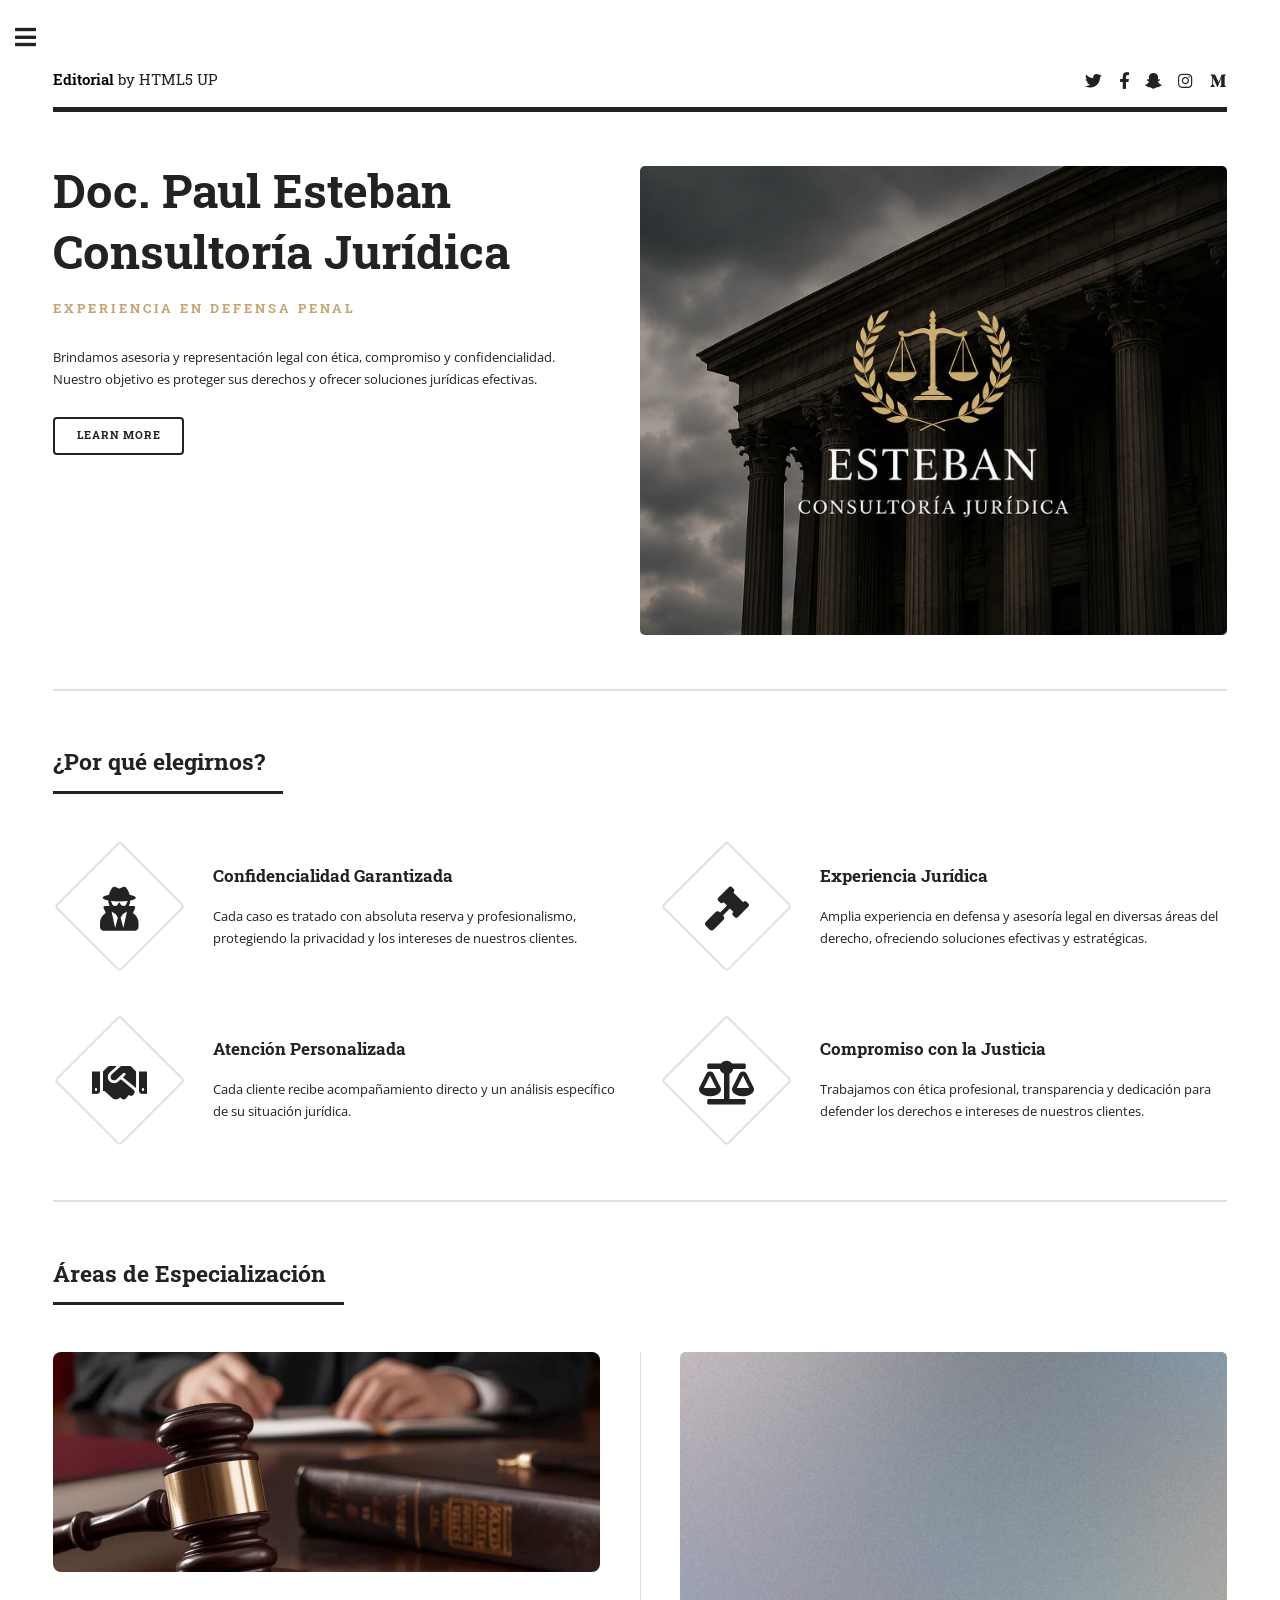
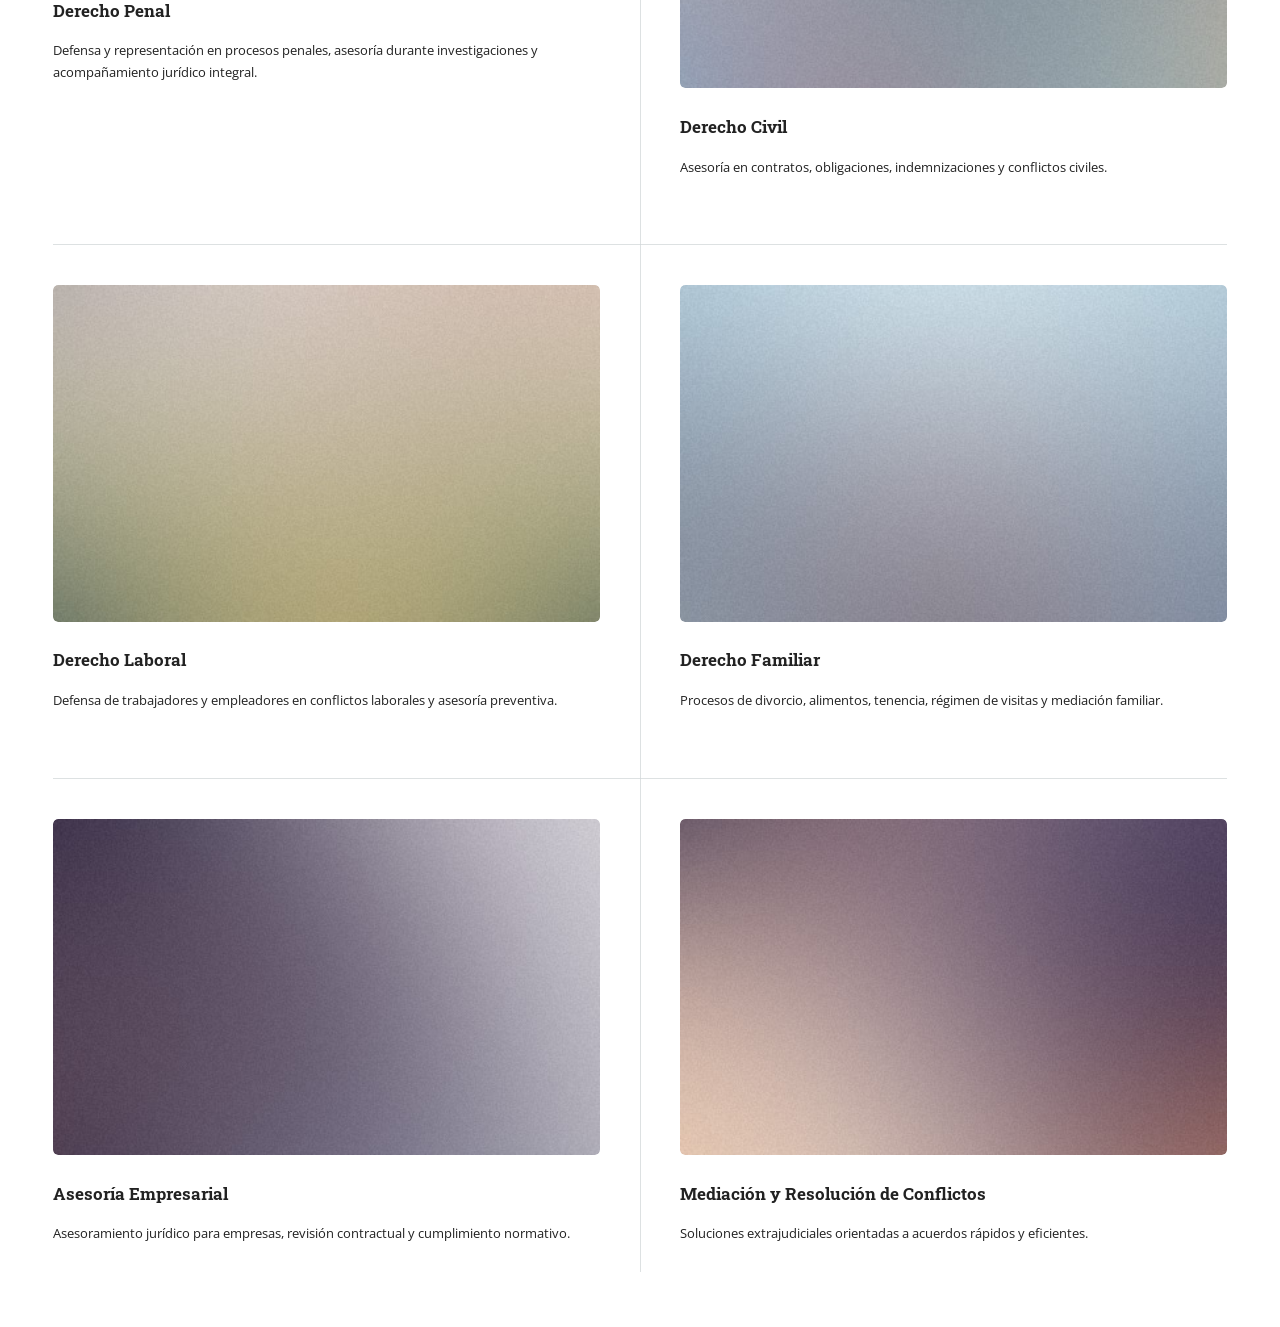
==== index.html @ cf95bf3a "primer commit" ====
<!DOCTYPE HTML>
<!--
	Editorial by HTML5 UP
	html5up.net | @ajlkn
	Free for personal and commercial use under the CCA 3.0 license (html5up.net/license)
-->
<html>

<head>
	<title>Editorial by HTML5 UP=</title>
	<meta charset="utf-8" />
	<meta name="viewport" content="width=device-width, initial-scale=1, user-scalable=no" />
	<link rel="stylesheet" href="assets/css/main.css" />
</head>

<body class="is-preload">

	<!-- Wrapper -->
	<div id="wrapper">

		<!-- Main -->
		<div id="main">
			<div class="inner">

				<!-- Header -->
				<header id="header">
					<a href="index.html" class="logo"><strong>Editorial</strong> by HTML5 UP</a>
					<ul class="icons">
						<li><a href="#" class="icon brands fa-twitter"><span class="label">Twitter</span></a></li>
						<li><a href="#" class="icon brands fa-facebook-f"><span class="label">Facebook</span></a></li>
						<li><a href="#" class="icon brands fa-snapchat-ghost"><span class="label">Snapchat</span></a>
						</li>
						<li><a href="#" class="icon brands fa-instagram"><span class="label">Instagram</span></a></li>
						<li><a href="#" class="icon brands fa-medium-m"><span class="label">Medium</span></a></li>
					</ul>
				</header>

				<!-- Banner -->
				<section id="banner">
					<div class="content">
						<header>
							<h1>Doc. Paul Esteban<br />
								Consultoría
								Jurídica</h1>
							<p class="subtitulo-dorado">Experiencia en defensa penal</p>
						</header>

						<p>Brindamos asesoria y representación legal con ética, compromiso y confidencialidad. Nuestro
							objetivo es proteger sus derechos y ofrecer soluciones jurídicas efectivas.</p>
						<ul class="actions">
							<li><a href="#" class="button big">Learn More</a></li>
						</ul>
					</div>

					<span class="image object">
						<img src="images/avatar.png" alt="" />
					</span>

				</section>

				<section>
					<header class="major">
						<h2>¿Por qué elegirnos?</h2>
					</header>

					<div class="features">

						<article>
							<span class="icon solid fa-user-secret"></span>
							<div class="content">
								<h3>Confidencialidad Garantizada</h3>
								<p>Cada caso es tratado con absoluta reserva y profesionalismo, protegiendo la
									privacidad y los intereses de nuestros clientes.</p>
							</div>
						</article>

						<article>
							<span class="icon solid fa-gavel"></span>
							<div class="content">
								<h3>Experiencia Jurídica</h3>
								<p>Amplia experiencia en defensa y asesoría legal en diversas áreas del derecho,
									ofreciendo soluciones efectivas y estratégicas.</p>
							</div>
						</article>

						<article>
							<span class="icon solid fa-handshake"></span>
							<div class="content">
								<h3>Atención Personalizada</h3>
								<p>Cada cliente recibe acompañamiento directo y un análisis específico de su situación
									jurídica.</p>
							</div>
						</article>

						<article>
							<span class="icon solid fa-balance-scale"></span>
							<div class="content">
								<h3>Compromiso con la Justicia</h3>
								<p>Trabajamos con ética profesional, transparencia y dedicación para defender los
									derechos e intereses de nuestros clientes.</p>
							</div>
						</article>

					</div>
				</section>

				<!-- Section -->
				<section>
					<header class="major">
						<h2>Áreas de Especialización</h2>
					</header>
					<div class="posts">

						<article>
							<a href="#" class="image servicio-img"><img src="images/imagen1.webp" alt="" /></a>
							<h3>Derecho Penal</h3>
							<p>Defensa y representación en procesos penales, asesoría durante investigaciones y
								acompañamiento jurídico integral.</p>
							<ul class="actions">

							</ul>
						</article>

						<article>
							<a href="#" class="image"><img src="images/pic02.jpg" alt="" /></a>
							<h3>Derecho Civil</h3>
							<p>Asesoría en contratos, obligaciones, indemnizaciones y conflictos civiles.</p>
							<ul class="actions">

							</ul>
						</article>
						<article>
							<a href="#" class="image"><img src="images/pic03.jpg" alt="" /></a>
							<h3>Derecho Laboral</h3>
							<p>Defensa de trabajadores y empleadores en conflictos laborales y asesoría preventiva.</p>
							<ul class="actions">

							</ul>
						</article>
						<article>
							<a href="#" class="image"><img src="images/pic04.jpg" alt="" /></a>
							<h3>Derecho Familiar</h3>
							<p>Procesos de divorcio, alimentos, tenencia, régimen de visitas y mediación familiar.</p>
							<ul class="actions">

							</ul>
						</article>
						<article>
							<a href="#" class="image"><img src="images/pic05.jpg" alt="" /></a>
							<h3>Asesoría Empresarial</h3>
							<p>Asesoramiento jurídico para empresas, revisión contractual y cumplimiento normativo.</p>
							<ul class="actions">

							</ul>
						</article>
						<article>
							<a href="#" class="image"><img src="images/pic06.jpg" alt="" /></a>
							<h3>Mediación y Resolución de Conflictos</h3>
							<p>Soluciones extrajudiciales orientadas a acuerdos rápidos y eficientes.</p>
							<ul class="actions">

							</ul>
						</article>
					</div>
				</section>

			</div>
		</div>

		<!-- Sidebar -->
		<div id="sidebar">
			<div class="inner">

				<!-- Search -->
				<section id="search" class="alt">
					<form method="post" action="#">
						<input type="text" name="query" id="query" placeholder="Search" />
					</form>
				</section>

				<!-- Menu -->
				<nav id="menu">
					<header class="major">
						<h2>Menu</h2>
					</header>
					<ul>
						<li><a href="index.html"><i class="icon solid fa-home"></i> INICIO</a></li>
						<li><a href="generic.html"><i class="icon solid fa-user-tie"></i> SOBRE MÍ</a></li>
						<li><a href="elements.html"><i class="icon solid fa-gavel"></i> SERVICOS</a></li>
						<li><a href="#"><i class="icon solid fa-briefcase"></i> EXPERIENCIA</a></li>
						<li><a href="#"><i class="icon solid fa-folder-open"></i></i> CASOS DESTACADOS</a></li>
						<li><a href="#"><i class="icon solid fa-comments"></i> TESTIMONIOS </a></li>
						<li><a href="#"><i class="icon solid fa-envelope"></i> CONTACTO</a></li>
						<li><a href="#"><i class="icon solid fa-newspaper"></i> BLOG</a></li>

						<!-- posible sub menu -->

						<!-- <li>
							<span class="opener">Submenu</span>
							<ul>
								<li><a href="#">sumenu</a></li>
								<li><a href="#">sumenu</a></li>
								<li><a href="#">sumenu</a></li>
								<li><a href="#">sumenu</a></li>
							</ul>
						</li> -->
					</ul>
				</nav>

				<!-- Section -->
				<!-- <section>
					<header class="major">
						<h2>Ante interdum</h2>
					</header>
					<div class="mini-posts">
						<article>
							<a href="#" class="image"><img src="images/pic07.jpg" alt="" /></a>
							<p>Aenean ornare velit lacus, ac varius enim lorem ullamcorper dolore aliquam.</p>
						</article>
						<article>
							<a href="#" class="image"><img src="images/pic08.jpg" alt="" /></a>
							<p>Aenean ornare velit lacus, ac varius enim lorem ullamcorper dolore aliquam.</p>
						</article>
						<article>
							<a href="#" class="image"><img src="images/pic09.jpg" alt="" /></a>
							<p>Aenean ornare velit lacus, ac varius enim lorem ullamcorper dolore aliquam.</p>
						</article>
					</div>
					<ul class="actions">
						<li><a href="#" class="button">More</a></li>
					</ul>
				</section> -->

				<!-- Section -->
				<!-- <section>
					<header class="major">
						<h2>Get in touch</h2>
					</header>
					<p>Sed varius enim lorem ullamcorper dolore aliquam aenean ornare velit lacus, ac varius enim lorem
						ullamcorper dolore. Proin sed aliquam facilisis ante interdum. Sed nulla amet lorem feugiat
						tempus aliquam.</p>
					<ul class="contact">
						<li class="icon solid fa-envelope"><a href="#">information@untitled.tld</a></li>
						<li class="icon solid fa-phone">(000) 000-0000</li>
						<li class="icon solid fa-home">1234 Somewhere Road #8254<br />
							Nashville, TN 00000-0000</li>
					</ul>
				</section> -->

				<!-- Footer -->
				<footer id="footer">
					<p class="copyright">&copy; Untitled. All rights reserved. Demo Images: <a
							href="https://unsplash.com">Unsplash</a>. Design: <a href="https://html5up.net">HTML5
							UP</a>.</p>
				</footer>

			</div>
		</div>

	</div>

	<!-- Scripts -->
	<script src="assets/js/jquery.min.js"></script>
	<script src="assets/js/browser.min.js"></script>
	<script src="assets/js/breakpoints.min.js"></script>
	<script src="assets/js/util.js"></script>
	<script src="assets/js/main.js"></script>

</body>

</html>
---- assets/css/main.css ----
@import url(fontawesome-all.min.css);
@import url("https://fonts.googleapis.com/css?family=Open+Sans:400,600,400italic,600italic|Roboto+Slab:400,700");

/*
	Editorial by HTML5 UP
	html5up.net | @ajlkn
	Free for personal and commercial use under the CCA 3.0 license (html5up.net/license)
*/
html,
body,
div,
span,
applet,
object,
iframe,
h1,
h2,
h3,
h4,
h5,
h6,
p,
blockquote,
pre,
a,
abbr,
acronym,
address,
big,
cite,
code,
del,
dfn,
em,
img,
ins,
kbd,
q,
s,
samp,
small,
strike,
strong,
sub,
sup,
tt,
var,
b,
u,
i,
center,
dl,
dt,
dd,
ol,
ul,
li,
fieldset,
form,
label,
legend,
table,
caption,
tbody,
tfoot,
thead,
tr,
th,
td,
article,
aside,
canvas,
details,
embed,
figure,
figcaption,
footer,
header,
hgroup,
menu,
nav,
output,
ruby,
section,
summary,
time,
mark,
audio,
video {
  margin: 0;
  padding: 0;
  border: 0;
  font-size: 100%;
  font: inherit;
  vertical-align: baseline;
}

article,
aside,
details,
figcaption,
figure,
footer,
header,
hgroup,
menu,
nav,
section {
  display: block;
}

body {
  line-height: 1;
}

ol,
ul {
  list-style: none;
}

blockquote,
q {
  quotes: none;
}

blockquote:before,
blockquote:after,
q:before,
q:after {
  content: '';
  content: none;
}

table {
  border-collapse: collapse;
  border-spacing: 0;
}

body {
  -webkit-text-size-adjust: none;
}

mark {
  background-color: transparent;
  color: inherit;
}

input::-moz-focus-inner {
  border: 0;
  padding: 0;
}

input,
select,
textarea {
  -moz-appearance: none;
  -webkit-appearance: none;
  -ms-appearance: none;
  appearance: none;
}

/* Basic */
@-ms-viewport {
  width: device-width;
}

body {
  -ms-overflow-style: scrollbar;
}

@media screen and (max-width: 480px) {

  html,
  body {
    min-width: 320px;
  }
}

html {
  box-sizing: border-box;
}

*,
*:before,
*:after {
  box-sizing: inherit;
}

body {
  background: #ffffff;
}

body.is-preload *,
body.is-preload *:before,
body.is-preload *:after,
body.is-resizing *,
body.is-resizing *:before,
body.is-resizing *:after {
  -moz-animation: none !important;
  -webkit-animation: none !important;
  -ms-animation: none !important;
  animation: none !important;
  -moz-transition: none !important;
  -webkit-transition: none !important;
  -ms-transition: none !important;
  transition: none !important;
}


.subtitulo-dorado {
  color: #C5A46D;
  font-weight: 700;
  text-transform: uppercase;
  letter-spacing: 3px;
}

/* Type */
body,
input,
select,
textarea {
  color: #222222;
  font-family: "Open Sans", sans-serif;
  font-size: 13pt;
  font-weight: 400;
  line-height: 1.65;
}

@media screen and (max-width: 1680px) {

  body,
  input,
  select,
  textarea {
    font-size: 11pt;
  }
}

@media screen and (max-width: 1280px) {

  body,
  input,
  select,
  textarea {
    font-size: 10pt;
  }
}

@media screen and (max-width: 360px) {

  body,
  input,
  select,
  textarea {
    font-size: 9pt;
  }
}





a {
  -moz-transition: color 0.2s ease-in-out, border-bottom-color 0.2s ease-in-out;
  -webkit-transition: color 0.2s ease-in-out, border-bottom-color 0.2s ease-in-out;
  -ms-transition: color 0.2s ease-in-out, border-bottom-color 0.2s ease-in-out;
  transition: color 0.2s ease-in-out, border-bottom-color 0.2s ease-in-out;
  border-bottom: dotted 1px;
  color: #222222;
  text-decoration: none;
}

a:hover {
  border-bottom-color: #222222;
  color: #222222 !important;
}

a:hover strong {
  color: inherit;
}

strong,
b {
  color: #000000;
  font-weight: 600;
}

em,
i {
  font-style: italic;
}

p {
  margin: 0 0 2em 0;
}

h1,
h2,
h3,
h4,
h5,
h6 {
  color: #222222;
  font-family: "Roboto Slab", serif;
  font-weight: 700;
  line-height: 1.5;
  margin: 0 0 1em 0;
}

h1 a,
h2 a,
h3 a,
h4 a,
h5 a,
h6 a {
  color: inherit;
  text-decoration: none;
  border-bottom: 0;
}

h1 {
  font-size: 4em;
  margin: 0 0 0.5em 0;
  line-height: 1.3;
}

h2 {
  font-size: 1.75em;
}

h3 {
  font-size: 1.25em;
}

h4 {
  font-size: 1.1em;
}

h5 {
  font-size: 0.9em;
}

h6 {
  font-size: 0.7em;
}

@media screen and (max-width: 1680px) {
  h1 {
    font-size: 3.5em;
  }
}

@media screen and (max-width: 980px) {
  h1 {
    font-size: 3.25em;
  }
}

@media screen and (max-width: 736px) {
  h1 {
    font-size: 2em;
    line-height: 1.4;
  }

  h2 {
    font-size: 1.5em;
  }
}

sub {
  font-size: 0.8em;
  position: relative;
  top: 0.5em;
}

sup {
  font-size: 0.8em;
  position: relative;
  top: -0.5em;
}

blockquote {
  border-left: solid 3px rgba(210, 215, 217, 0.75);
  font-style: italic;
  margin: 0 0 2em 0;
  padding: 0.5em 0 0.5em 2em;
}

code {
  background: rgba(230, 235, 237, 0.25);
  border-radius: 0.375em;
  border: solid 1px rgba(210, 215, 217, 0.75);
  font-family: "Courier New", monospace;
  font-size: 0.9em;
  margin: 0 0.25em;
  padding: 0.25em 0.65em;
}

pre {
  -webkit-overflow-scrolling: touch;
  font-family: "Courier New", monospace;
  font-size: 0.9em;
  margin: 0 0 2em 0;
}

pre code {
  display: block;
  line-height: 1.75;
  padding: 1em 1.5em;
  overflow-x: auto;
}

hr {
  border: 0;
  border-bottom: solid 1px rgba(210, 215, 217, 0.75);
  margin: 2em 0;
}

hr.major {
  margin: 3em 0;
}

.align-left {
  text-align: left;
}

.align-center {
  text-align: center;
}

.align-right {
  text-align: right;
}

/* Row */
.row {
  display: flex;
  flex-wrap: wrap;
  box-sizing: border-box;
  align-items: stretch;
}

.row>* {
  box-sizing: border-box;
}

.row.gtr-uniform>*> :last-child {
  margin-bottom: 0;
}

.row.aln-left {
  justify-content: flex-start;
}

.row.aln-center {
  justify-content: center;
}

.row.aln-right {
  justify-content: flex-end;
}

.row.aln-top {
  align-items: flex-start;
}

.row.aln-middle {
  align-items: center;
}

.row.aln-bottom {
  align-items: flex-end;
}

.row>.imp {
  order: -1;
}

.row>.col-1 {
  width: 8.33333%;
}

.row>.off-1 {
  margin-left: 8.33333%;
}

.row>.col-2 {
  width: 16.66667%;
}

.row>.off-2 {
  margin-left: 16.66667%;
}

.row>.col-3 {
  width: 25%;
}

.row>.off-3 {
  margin-left: 25%;
}

.row>.col-4 {
  width: 33.33333%;
}

.row>.off-4 {
  margin-left: 33.33333%;
}

.row>.col-5 {
  width: 41.66667%;
}

.row>.off-5 {
  margin-left: 41.66667%;
}

.row>.col-6 {
  width: 50%;
}

.row>.off-6 {
  margin-left: 50%;
}

.row>.col-7 {
  width: 58.33333%;
}

.row>.off-7 {
  margin-left: 58.33333%;
}

.row>.col-8 {
  width: 66.66667%;
}

.row>.off-8 {
  margin-left: 66.66667%;
}

.row>.col-9 {
  width: 75%;
}

.row>.off-9 {
  margin-left: 75%;
}

.row>.col-10 {
  width: 83.33333%;
}

.row>.off-10 {
  margin-left: 83.33333%;
}

.row>.col-11 {
  width: 91.66667%;
}

.row>.off-11 {
  margin-left: 91.66667%;
}

.row>.col-12 {
  width: 100%;
}

.row>.off-12 {
  margin-left: 100%;
}

.row.gtr-0 {
  margin-top: 0;
  margin-left: 0em;
}

.row.gtr-0>* {
  padding: 0 0 0 0em;
}

.row.gtr-0.gtr-uniform {
  margin-top: 0em;
}

.row.gtr-0.gtr-uniform>* {
  padding-top: 0em;
}

.row.gtr-25 {
  margin-top: 0;
  margin-left: -0.375em;
}

.row.gtr-25>* {
  padding: 0 0 0 0.375em;
}

.row.gtr-25.gtr-uniform {
  margin-top: -0.375em;
}

.row.gtr-25.gtr-uniform>* {
  padding-top: 0.375em;
}

.row.gtr-50 {
  margin-top: 0;
  margin-left: -0.75em;
}

.row.gtr-50>* {
  padding: 0 0 0 0.75em;
}

.row.gtr-50.gtr-uniform {
  margin-top: -0.75em;
}

.row.gtr-50.gtr-uniform>* {
  padding-top: 0.75em;
}

.row {
  margin-top: 0;
  margin-left: -1.5em;
}

.row>* {
  padding: 0 0 0 1.5em;
}

.row.gtr-uniform {
  margin-top: -1.5em;
}

.row.gtr-uniform>* {
  padding-top: 1.5em;
}

.row.gtr-150 {
  margin-top: 0;
  margin-left: -2.25em;
}

.row.gtr-150>* {
  padding: 0 0 0 2.25em;
}

.row.gtr-150.gtr-uniform {
  margin-top: -2.25em;
}

.row.gtr-150.gtr-uniform>* {
  padding-top: 2.25em;
}

.row.gtr-200 {
  margin-top: 0;
  margin-left: -3em;
}

.row.gtr-200>* {
  padding: 0 0 0 3em;
}

.row.gtr-200.gtr-uniform {
  margin-top: -3em;
}

.row.gtr-200.gtr-uniform>* {
  padding-top: 3em;
}

@media screen and (max-width: 1680px) {
  .row {
    display: flex;
    flex-wrap: wrap;
    box-sizing: border-box;
    align-items: stretch;
  }

  .row>* {
    box-sizing: border-box;
  }

  .row.gtr-uniform>*> :last-child {
    margin-bottom: 0;
  }

  .row.aln-left {
    justify-content: flex-start;
  }

  .row.aln-center {
    justify-content: center;
  }

  .row.aln-right {
    justify-content: flex-end;
  }

  .row.aln-top {
    align-items: flex-start;
  }

  .row.aln-middle {
    align-items: center;
  }

  .row.aln-bottom {
    align-items: flex-end;
  }

  .row>.imp-xlarge {
    order: -1;
  }

  .row>.col-1-xlarge {
    width: 8.33333%;
  }

  .row>.off-1-xlarge {
    margin-left: 8.33333%;
  }

  .row>.col-2-xlarge {
    width: 16.66667%;
  }

  .row>.off-2-xlarge {
    margin-left: 16.66667%;
  }

  .row>.col-3-xlarge {
    width: 25%;
  }

  .row>.off-3-xlarge {
    margin-left: 25%;
  }

  .row>.col-4-xlarge {
    width: 33.33333%;
  }

  .row>.off-4-xlarge {
    margin-left: 33.33333%;
  }

  .row>.col-5-xlarge {
    width: 41.66667%;
  }

  .row>.off-5-xlarge {
    margin-left: 41.66667%;
  }

  .row>.col-6-xlarge {
    width: 50%;
  }

  .row>.off-6-xlarge {
    margin-left: 50%;
  }

  .row>.col-7-xlarge {
    width: 58.33333%;
  }

  .row>.off-7-xlarge {
    margin-left: 58.33333%;
  }

  .row>.col-8-xlarge {
    width: 66.66667%;
  }

  .row>.off-8-xlarge {
    margin-left: 66.66667%;
  }

  .row>.col-9-xlarge {
    width: 75%;
  }

  .row>.off-9-xlarge {
    margin-left: 75%;
  }

  .row>.col-10-xlarge {
    width: 83.33333%;
  }

  .row>.off-10-xlarge {
    margin-left: 83.33333%;
  }

  .row>.col-11-xlarge {
    width: 91.66667%;
  }

  .row>.off-11-xlarge {
    margin-left: 91.66667%;
  }

  .row>.col-12-xlarge {
    width: 100%;
  }

  .row>.off-12-xlarge {
    margin-left: 100%;
  }

  .row.gtr-0 {
    margin-top: 0;
    margin-left: 0em;
  }

  .row.gtr-0>* {
    padding: 0 0 0 0em;
  }

  .row.gtr-0.gtr-uniform {
    margin-top: 0em;
  }

  .row.gtr-0.gtr-uniform>* {
    padding-top: 0em;
  }

  .row.gtr-25 {
    margin-top: 0;
    margin-left: -0.375em;
  }

  .row.gtr-25>* {
    padding: 0 0 0 0.375em;
  }

  .row.gtr-25.gtr-uniform {
    margin-top: -0.375em;
  }

  .row.gtr-25.gtr-uniform>* {
    padding-top: 0.375em;
  }

  .row.gtr-50 {
    margin-top: 0;
    margin-left: -0.75em;
  }

  .row.gtr-50>* {
    padding: 0 0 0 0.75em;
  }

  .row.gtr-50.gtr-uniform {
    margin-top: -0.75em;
  }

  .row.gtr-50.gtr-uniform>* {
    padding-top: 0.75em;
  }

  .row {
    margin-top: 0;
    margin-left: -1.5em;
  }

  .row>* {
    padding: 0 0 0 1.5em;
  }

  .row.gtr-uniform {
    margin-top: -1.5em;
  }

  .row.gtr-uniform>* {
    padding-top: 1.5em;
  }

  .row.gtr-150 {
    margin-top: 0;
    margin-left: -2.25em;
  }

  .row.gtr-150>* {
    padding: 0 0 0 2.25em;
  }

  .row.gtr-150.gtr-uniform {
    margin-top: -2.25em;
  }

  .row.gtr-150.gtr-uniform>* {
    padding-top: 2.25em;
  }

  .row.gtr-200 {
    margin-top: 0;
    margin-left: -3em;
  }

  .row.gtr-200>* {
    padding: 0 0 0 3em;
  }

  .row.gtr-200.gtr-uniform {
    margin-top: -3em;
  }

  .row.gtr-200.gtr-uniform>* {
    padding-top: 3em;
  }
}

@media screen and (max-width: 1280px) {
  .row {
    display: flex;
    flex-wrap: wrap;
    box-sizing: border-box;
    align-items: stretch;
  }

  .row>* {
    box-sizing: border-box;
  }

  .row.gtr-uniform>*> :last-child {
    margin-bottom: 0;
  }

  .row.aln-left {
    justify-content: flex-start;
  }

  .row.aln-center {
    justify-content: center;
  }

  .row.aln-right {
    justify-content: flex-end;
  }

  .row.aln-top {
    align-items: flex-start;
  }

  .row.aln-middle {
    align-items: center;
  }

  .row.aln-bottom {
    align-items: flex-end;
  }

  .row>.imp-large {
    order: -1;
  }

  .row>.col-1-large {
    width: 8.33333%;
  }

  .row>.off-1-large {
    margin-left: 8.33333%;
  }

  .row>.col-2-large {
    width: 16.66667%;
  }

  .row>.off-2-large {
    margin-left: 16.66667%;
  }

  .row>.col-3-large {
    width: 25%;
  }

  .row>.off-3-large {
    margin-left: 25%;
  }

  .row>.col-4-large {
    width: 33.33333%;
  }

  .row>.off-4-large {
    margin-left: 33.33333%;
  }

  .row>.col-5-large {
    width: 41.66667%;
  }

  .row>.off-5-large {
    margin-left: 41.66667%;
  }

  .row>.col-6-large {
    width: 50%;
  }

  .row>.off-6-large {
    margin-left: 50%;
  }

  .row>.col-7-large {
    width: 58.33333%;
  }

  .row>.off-7-large {
    margin-left: 58.33333%;
  }

  .row>.col-8-large {
    width: 66.66667%;
  }

  .row>.off-8-large {
    margin-left: 66.66667%;
  }

  .row>.col-9-large {
    width: 75%;
  }

  .row>.off-9-large {
    margin-left: 75%;
  }

  .row>.col-10-large {
    width: 83.33333%;
  }

  .row>.off-10-large {
    margin-left: 83.33333%;
  }

  .row>.col-11-large {
    width: 91.66667%;
  }

  .row>.off-11-large {
    margin-left: 91.66667%;
  }

  .row>.col-12-large {
    width: 100%;
  }

  .row>.off-12-large {
    margin-left: 100%;
  }

  .row.gtr-0 {
    margin-top: 0;
    margin-left: 0em;
  }

  .row.gtr-0>* {
    padding: 0 0 0 0em;
  }

  .row.gtr-0.gtr-uniform {
    margin-top: 0em;
  }

  .row.gtr-0.gtr-uniform>* {
    padding-top: 0em;
  }

  .row.gtr-25 {
    margin-top: 0;
    margin-left: -0.375em;
  }

  .row.gtr-25>* {
    padding: 0 0 0 0.375em;
  }

  .row.gtr-25.gtr-uniform {
    margin-top: -0.375em;
  }

  .row.gtr-25.gtr-uniform>* {
    padding-top: 0.375em;
  }

  .row.gtr-50 {
    margin-top: 0;
    margin-left: -0.75em;
  }

  .row.gtr-50>* {
    padding: 0 0 0 0.75em;
  }

  .row.gtr-50.gtr-uniform {
    margin-top: -0.75em;
  }

  .row.gtr-50.gtr-uniform>* {
    padding-top: 0.75em;
  }

  .row {
    margin-top: 0;
    margin-left: -1.5em;
  }

  .row>* {
    padding: 0 0 0 1.5em;
  }

  .row.gtr-uniform {
    margin-top: -1.5em;
  }

  .row.gtr-uniform>* {
    padding-top: 1.5em;
  }

  .row.gtr-150 {
    margin-top: 0;
    margin-left: -2.25em;
  }

  .row.gtr-150>* {
    padding: 0 0 0 2.25em;
  }

  .row.gtr-150.gtr-uniform {
    margin-top: -2.25em;
  }

  .row.gtr-150.gtr-uniform>* {
    padding-top: 2.25em;
  }

  .row.gtr-200 {
    margin-top: 0;
    margin-left: -3em;
  }

  .row.gtr-200>* {
    padding: 0 0 0 3em;
  }

  .row.gtr-200.gtr-uniform {
    margin-top: -3em;
  }

  .row.gtr-200.gtr-uniform>* {
    padding-top: 3em;
  }
}

@media screen and (max-width: 980px) {
  .row {
    display: flex;
    flex-wrap: wrap;
    box-sizing: border-box;
    align-items: stretch;
  }

  .row>* {
    box-sizing: border-box;
  }

  .row.gtr-uniform>*> :last-child {
    margin-bottom: 0;
  }

  .row.aln-left {
    justify-content: flex-start;
  }

  .row.aln-center {
    justify-content: center;
  }

  .row.aln-right {
    justify-content: flex-end;
  }

  .row.aln-top {
    align-items: flex-start;
  }

  .row.aln-middle {
    align-items: center;
  }

  .row.aln-bottom {
    align-items: flex-end;
  }

  .row>.imp-medium {
    order: -1;
  }

  .row>.col-1-medium {
    width: 8.33333%;
  }

  .row>.off-1-medium {
    margin-left: 8.33333%;
  }

  .row>.col-2-medium {
    width: 16.66667%;
  }

  .row>.off-2-medium {
    margin-left: 16.66667%;
  }

  .row>.col-3-medium {
    width: 25%;
  }

  .row>.off-3-medium {
    margin-left: 25%;
  }

  .row>.col-4-medium {
    width: 33.33333%;
  }

  .row>.off-4-medium {
    margin-left: 33.33333%;
  }

  .row>.col-5-medium {
    width: 41.66667%;
  }

  .row>.off-5-medium {
    margin-left: 41.66667%;
  }

  .row>.col-6-medium {
    width: 50%;
  }

  .row>.off-6-medium {
    margin-left: 50%;
  }

  .row>.col-7-medium {
    width: 58.33333%;
  }

  .row>.off-7-medium {
    margin-left: 58.33333%;
  }

  .row>.col-8-medium {
    width: 66.66667%;
  }

  .row>.off-8-medium {
    margin-left: 66.66667%;
  }

  .row>.col-9-medium {
    width: 75%;
  }

  .row>.off-9-medium {
    margin-left: 75%;
  }

  .row>.col-10-medium {
    width: 83.33333%;
  }

  .row>.off-10-medium {
    margin-left: 83.33333%;
  }

  .row>.col-11-medium {
    width: 91.66667%;
  }

  .row>.off-11-medium {
    margin-left: 91.66667%;
  }

  .row>.col-12-medium {
    width: 100%;
  }

  .row>.off-12-medium {
    margin-left: 100%;
  }

  .row.gtr-0 {
    margin-top: 0;
    margin-left: 0em;
  }

  .row.gtr-0>* {
    padding: 0 0 0 0em;
  }

  .row.gtr-0.gtr-uniform {
    margin-top: 0em;
  }

  .row.gtr-0.gtr-uniform>* {
    padding-top: 0em;
  }

  .row.gtr-25 {
    margin-top: 0;
    margin-left: -0.375em;
  }

  .row.gtr-25>* {
    padding: 0 0 0 0.375em;
  }

  .row.gtr-25.gtr-uniform {
    margin-top: -0.375em;
  }

  .row.gtr-25.gtr-uniform>* {
    padding-top: 0.375em;
  }

  .row.gtr-50 {
    margin-top: 0;
    margin-left: -0.75em;
  }

  .row.gtr-50>* {
    padding: 0 0 0 0.75em;
  }

  .row.gtr-50.gtr-uniform {
    margin-top: -0.75em;
  }

  .row.gtr-50.gtr-uniform>* {
    padding-top: 0.75em;
  }

  .row {
    margin-top: 0;
    margin-left: -1.5em;
  }

  .row>* {
    padding: 0 0 0 1.5em;
  }

  .row.gtr-uniform {
    margin-top: -1.5em;
  }

  .row.gtr-uniform>* {
    padding-top: 1.5em;
  }

  .row.gtr-150 {
    margin-top: 0;
    margin-left: -2.25em;
  }

  .row.gtr-150>* {
    padding: 0 0 0 2.25em;
  }

  .row.gtr-150.gtr-uniform {
    margin-top: -2.25em;
  }

  .row.gtr-150.gtr-uniform>* {
    padding-top: 2.25em;
  }

  .row.gtr-200 {
    margin-top: 0;
    margin-left: -3em;
  }

  .row.gtr-200>* {
    padding: 0 0 0 3em;
  }

  .row.gtr-200.gtr-uniform {
    margin-top: -3em;
  }

  .row.gtr-200.gtr-uniform>* {
    padding-top: 3em;
  }
}

@media screen and (max-width: 736px) {
  .row {
    display: flex;
    flex-wrap: wrap;
    box-sizing: border-box;
    align-items: stretch;
  }

  .row>* {
    box-sizing: border-box;
  }

  .row.gtr-uniform>*> :last-child {
    margin-bottom: 0;
  }

  .row.aln-left {
    justify-content: flex-start;
  }

  .row.aln-center {
    justify-content: center;
  }

  .row.aln-right {
    justify-content: flex-end;
  }

  .row.aln-top {
    align-items: flex-start;
  }

  .row.aln-middle {
    align-items: center;
  }

  .row.aln-bottom {
    align-items: flex-end;
  }

  .row>.imp-small {
    order: -1;
  }

  .row>.col-1-small {
    width: 8.33333%;
  }

  .row>.off-1-small {
    margin-left: 8.33333%;
  }

  .row>.col-2-small {
    width: 16.66667%;
  }

  .row>.off-2-small {
    margin-left: 16.66667%;
  }

  .row>.col-3-small {
    width: 25%;
  }

  .row>.off-3-small {
    margin-left: 25%;
  }

  .row>.col-4-small {
    width: 33.33333%;
  }

  .row>.off-4-small {
    margin-left: 33.33333%;
  }

  .row>.col-5-small {
    width: 41.66667%;
  }

  .row>.off-5-small {
    margin-left: 41.66667%;
  }

  .row>.col-6-small {
    width: 50%;
  }

  .row>.off-6-small {
    margin-left: 50%;
  }

  .row>.col-7-small {
    width: 58.33333%;
  }

  .row>.off-7-small {
    margin-left: 58.33333%;
  }

  .row>.col-8-small {
    width: 66.66667%;
  }

  .row>.off-8-small {
    margin-left: 66.66667%;
  }

  .row>.col-9-small {
    width: 75%;
  }

  .row>.off-9-small {
    margin-left: 75%;
  }

  .row>.col-10-small {
    width: 83.33333%;
  }

  .row>.off-10-small {
    margin-left: 83.33333%;
  }

  .row>.col-11-small {
    width: 91.66667%;
  }

  .row>.off-11-small {
    margin-left: 91.66667%;
  }

  .row>.col-12-small {
    width: 100%;
  }

  .row>.off-12-small {
    margin-left: 100%;
  }

  .row.gtr-0 {
    margin-top: 0;
    margin-left: 0em;
  }

  .row.gtr-0>* {
    padding: 0 0 0 0em;
  }

  .row.gtr-0.gtr-uniform {
    margin-top: 0em;
  }

  .row.gtr-0.gtr-uniform>* {
    padding-top: 0em;
  }

  .row.gtr-25 {
    margin-top: 0;
    margin-left: -0.375em;
  }

  .row.gtr-25>* {
    padding: 0 0 0 0.375em;
  }

  .row.gtr-25.gtr-uniform {
    margin-top: -0.375em;
  }

  .row.gtr-25.gtr-uniform>* {
    padding-top: 0.375em;
  }

  .row.gtr-50 {
    margin-top: 0;
    margin-left: -0.75em;
  }

  .row.gtr-50>* {
    padding: 0 0 0 0.75em;
  }

  .row.gtr-50.gtr-uniform {
    margin-top: -0.75em;
  }

  .row.gtr-50.gtr-uniform>* {
    padding-top: 0.75em;
  }

  .row {
    margin-top: 0;
    margin-left: -1.5em;
  }

  .row>* {
    padding: 0 0 0 1.5em;
  }

  .row.gtr-uniform {
    margin-top: -1.5em;
  }

  .row.gtr-uniform>* {
    padding-top: 1.5em;
  }

  .row.gtr-150 {
    margin-top: 0;
    margin-left: -2.25em;
  }

  .row.gtr-150>* {
    padding: 0 0 0 2.25em;
  }

  .row.gtr-150.gtr-uniform {
    margin-top: -2.25em;
  }

  .row.gtr-150.gtr-uniform>* {
    padding-top: 2.25em;
  }

  .row.gtr-200 {
    margin-top: 0;
    margin-left: -3em;
  }

  .row.gtr-200>* {
    padding: 0 0 0 3em;
  }

  .row.gtr-200.gtr-uniform {
    margin-top: -3em;
  }

  .row.gtr-200.gtr-uniform>* {
    padding-top: 3em;
  }
}

@media screen and (max-width: 480px) {
  .row {
    display: flex;
    flex-wrap: wrap;
    box-sizing: border-box;
    align-items: stretch;
  }

  .row>* {
    box-sizing: border-box;
  }

  .row.gtr-uniform>*> :last-child {
    margin-bottom: 0;
  }

  .row.aln-left {
    justify-content: flex-start;
  }

  .row.aln-center {
    justify-content: center;
  }

  .row.aln-right {
    justify-content: flex-end;
  }

  .row.aln-top {
    align-items: flex-start;
  }

  .row.aln-middle {
    align-items: center;
  }

  .row.aln-bottom {
    align-items: flex-end;
  }

  .row>.imp-xsmall {
    order: -1;
  }

  .row>.col-1-xsmall {
    width: 8.33333%;
  }

  .row>.off-1-xsmall {
    margin-left: 8.33333%;
  }

  .row>.col-2-xsmall {
    width: 16.66667%;
  }

  .row>.off-2-xsmall {
    margin-left: 16.66667%;
  }

  .row>.col-3-xsmall {
    width: 25%;
  }

  .row>.off-3-xsmall {
    margin-left: 25%;
  }

  .row>.col-4-xsmall {
    width: 33.33333%;
  }

  .row>.off-4-xsmall {
    margin-left: 33.33333%;
  }

  .row>.col-5-xsmall {
    width: 41.66667%;
  }

  .row>.off-5-xsmall {
    margin-left: 41.66667%;
  }

  .row>.col-6-xsmall {
    width: 50%;
  }

  .row>.off-6-xsmall {
    margin-left: 50%;
  }

  .row>.col-7-xsmall {
    width: 58.33333%;
  }

  .row>.off-7-xsmall {
    margin-left: 58.33333%;
  }

  .row>.col-8-xsmall {
    width: 66.66667%;
  }

  .row>.off-8-xsmall {
    margin-left: 66.66667%;
  }

  .row>.col-9-xsmall {
    width: 75%;
  }

  .row>.off-9-xsmall {
    margin-left: 75%;
  }

  .row>.col-10-xsmall {
    width: 83.33333%;
  }

  .row>.off-10-xsmall {
    margin-left: 83.33333%;
  }

  .row>.col-11-xsmall {
    width: 91.66667%;
  }

  .row>.off-11-xsmall {
    margin-left: 91.66667%;
  }

  .row>.col-12-xsmall {
    width: 100%;
  }

  .row>.off-12-xsmall {
    margin-left: 100%;
  }

  .row.gtr-0 {
    margin-top: 0;
    margin-left: 0em;
  }

  .row.gtr-0>* {
    padding: 0 0 0 0em;
  }

  .row.gtr-0.gtr-uniform {
    margin-top: 0em;
  }

  .row.gtr-0.gtr-uniform>* {
    padding-top: 0em;
  }

  .row.gtr-25 {
    margin-top: 0;
    margin-left: -0.375em;
  }

  .row.gtr-25>* {
    padding: 0 0 0 0.375em;
  }

  .row.gtr-25.gtr-uniform {
    margin-top: -0.375em;
  }

  .row.gtr-25.gtr-uniform>* {
    padding-top: 0.375em;
  }

  .row.gtr-50 {
    margin-top: 0;
    margin-left: -0.75em;
  }

  .row.gtr-50>* {
    padding: 0 0 0 0.75em;
  }

  .row.gtr-50.gtr-uniform {
    margin-top: -0.75em;
  }

  .row.gtr-50.gtr-uniform>* {
    padding-top: 0.75em;
  }

  .row {
    margin-top: 0;
    margin-left: -1.5em;
  }

  .row>* {
    padding: 0 0 0 1.5em;
  }

  .row.gtr-uniform {
    margin-top: -1.5em;
  }

  .row.gtr-uniform>* {
    padding-top: 1.5em;
  }

  .row.gtr-150 {
    margin-top: 0;
    margin-left: -2.25em;
  }

  .row.gtr-150>* {
    padding: 0 0 0 2.25em;
  }

  .row.gtr-150.gtr-uniform {
    margin-top: -2.25em;
  }

  .row.gtr-150.gtr-uniform>* {
    padding-top: 2.25em;
  }

  .row.gtr-200 {
    margin-top: 0;
    margin-left: -3em;
  }

  .row.gtr-200>* {
    padding: 0 0 0 3em;
  }

  .row.gtr-200.gtr-uniform {
    margin-top: -3em;
  }

  .row.gtr-200.gtr-uniform>* {
    padding-top: 3em;
  }
}

/* Section/Article */
section.special,
article.special {
  text-align: center;
}

header p {
  font-family: "Roboto Slab", serif;
  font-size: 1em;
  font-weight: 400;
  letter-spacing: 0.075em;
  margin-top: -0.5em;
  text-transform: uppercase;
}

header.major> :last-child {
  border-bottom: solid 3px #222222;
  display: inline-block;
  margin: 0 0 2em 0;
  padding: 0 0.75em 0.5em 0;
}

header.main> :last-child {
  margin: 0 0 1em 0;
}

/* Form */
form {
  margin: 0 0 2em 0;
}

label {
  color: #222222;
  display: block;
  font-size: 0.9em;
  font-weight: 600;
  margin: 0 0 1em 0;
}

input[type="text"],
input[type="password"],
input[type="email"],
input[type="tel"],
input[type="search"],
input[type="url"],
select,
textarea {
  -moz-appearance: none;
  -webkit-appearance: none;
  -ms-appearance: none;
  appearance: none;
  background: #ffffff;
  border-radius: 0.375em;
  border: none;
  border: solid 1px rgba(210, 215, 217, 0.75);
  color: inherit;
  display: block;
  outline: 0;
  padding: 0 1em;
  text-decoration: none;
  width: 100%;
}

input[type="text"]:invalid,
input[type="password"]:invalid,
input[type="email"]:invalid,
input[type="tel"]:invalid,
input[type="search"]:invalid,
input[type="url"]:invalid,
select:invalid,
textarea:invalid {
  box-shadow: none;
}

input[type="text"]:focus,
input[type="password"]:focus,
input[type="email"]:focus,
input[type="tel"]:focus,
input[type="search"]:focus,
input[type="url"]:focus,
select:focus,
textarea:focus {
  border-color: #222222;
  box-shadow: 0 0 0 1px #222222;
}

select {
  background-image: url("data:image/svg+xml;charset=utf8,%3Csvg xmlns='http://www.w3.org/2000/svg' width='40' height='40' preserveAspectRatio='none' viewBox='0 0 40 40'%3E%3Cpath d='M9.4,12.3l10.4,10.4l10.4-10.4c0.2-0.2,0.5-0.4,0.9-0.4c0.3,0,0.6,0.1,0.9,0.4l3.3,3.3c0.2,0.2,0.4,0.5,0.4,0.9 c0,0.4-0.1,0.6-0.4,0.9L20.7,31.9c-0.2,0.2-0.5,0.4-0.9,0.4c-0.3,0-0.6-0.1-0.9-0.4L4.3,17.3c-0.2-0.2-0.4-0.5-0.4-0.9 c0-0.4,0.1-0.6,0.4-0.9l3.3-3.3c0.2-0.2,0.5-0.4,0.9-0.4S9.1,12.1,9.4,12.3z' fill='rgba(210, 215, 217, 0.75)' /%3E%3C/svg%3E");
  background-size: 1.25em;
  background-repeat: no-repeat;
  background-position: calc(100% - 1em) center;
  height: 2.75em;
  padding-right: 2.75em;
  text-overflow: ellipsis;
}

select option {
  color: #3d4449;
  background: #ffffff;
}

select:focus::-ms-value {
  background-color: transparent;
}

select::-ms-expand {
  display: none;
}

input[type="text"],
input[type="password"],
input[type="email"],
input[type="tel"],
input[type="search"],
input[type="url"],
select {
  height: 2.75em;
}

textarea {
  padding: 0.75em 1em;
}

input[type="checkbox"],
input[type="radio"] {
  -moz-appearance: none;
  -webkit-appearance: none;
  -ms-appearance: none;
  appearance: none;
  display: block;
  float: left;
  margin-right: -2em;
  opacity: 0;
  width: 1em;
  z-index: -1;
}

input[type="checkbox"]+label,
input[type="radio"]+label {
  text-decoration: none;
  color: #7f888f;
  cursor: pointer;
  display: inline-block;
  font-size: 1em;
  font-weight: 400;
  padding-left: 2.4em;
  padding-right: 0.75em;
  position: relative;
}

input[type="checkbox"]+label:before,
input[type="radio"]+label:before {
  -moz-osx-font-smoothing: grayscale;
  -webkit-font-smoothing: antialiased;
  display: inline-block;
  font-style: normal;
  font-variant: normal;
  text-rendering: auto;
  line-height: 1;
  text-transform: none !important;
  font-family: 'Font Awesome 5 Free';
  font-weight: 900;
}

input[type="checkbox"]+label:before,
input[type="radio"]+label:before {
  background: #ffffff;
  border-radius: 0.375em;
  border: solid 1px rgba(210, 215, 217, 0.75);
  content: '';
  display: inline-block;
  font-size: 0.8em;
  height: 2.0625em;
  left: 0;
  line-height: 2.0625em;
  position: absolute;
  text-align: center;
  top: 0;
  width: 2.0625em;
}

input[type="checkbox"]:checked+label:before,
input[type="radio"]:checked+label:before {
  background: #3d4449;
  border-color: #3d4449;
  color: #ffffff;
  content: '\f00c';
}

input[type="checkbox"]:focus+label:before,
input[type="radio"]:focus+label:before {
  border-color: #222222;
  box-shadow: 0 0 0 1px #222222;
}

input[type="checkbox"]+label:before {
  border-radius: 0.375em;
}

input[type="radio"]+label:before {
  border-radius: 100%;
}

::-webkit-input-placeholder {
  color: #9fa3a6 !important;
  opacity: 1.0;
}

:-moz-placeholder {
  color: #9fa3a6 !important;
  opacity: 1.0;
}

::-moz-placeholder {
  color: #9fa3a6 !important;
  opacity: 1.0;
}

:-ms-input-placeholder {
  color: #9fa3a6 !important;
  opacity: 1.0;
}

/* Box */
.box {
  border-radius: 0.375em;
  border: solid 1px rgba(210, 215, 217, 0.75);
  margin-bottom: 2em;
  padding: 1.5em;
}

.box> :last-child,
.box> :last-child> :last-child,
.box> :last-child> :last-child> :last-child {
  margin-bottom: 0;
}

.box.alt {
  border: 0;
  border-radius: 0;
  padding: 0;
}

/* Icon */
.icon {
  text-decoration: none;
  border-bottom: none;
  position: relative;
}

.icon:before {
  -moz-osx-font-smoothing: grayscale;
  -webkit-font-smoothing: antialiased;
  display: inline-block;
  font-style: normal;
  font-variant: normal;
  text-rendering: auto;
  line-height: 1;
  text-transform: none !important;
  font-family: 'Font Awesome 5 Free';
  font-weight: 400;
}

.icon>.label {
  display: none;
}

.icon:before {
  line-height: inherit;
}

.icon.solid:before {
  font-weight: 900;
}

.icon.brands:before {
  font-family: 'Font Awesome 5 Brands';
}

/* Image */
.image {
  border-radius: 0.375em;
  border: 0;
  display: inline-block;
  position: relative;
}

.image img {
  border-radius: 0.375em;
  display: block;
}

.image.left,
.image.right {
  max-width: 40%;
}

.image.left img,
.image.right img {
  width: 100%;
}

.image.left {
  float: left;
  padding: 0 1.5em 1em 0;
  top: 0.25em;
}

.image.right {
  float: right;
  padding: 0 0 1em 1.5em;
  top: 0.25em;
}

.image.fit {
  display: block;
  margin: 0 0 2em 0;
  width: 100%;
}

.image.fit img {
  width: 100%;
}

.image.main {
  display: block;
  margin: 0 0 3em 0;
  width: 100%;
}

.image.main img {
  width: 100%;
}

a.image {
  overflow: hidden;
}

a.image img {
  -moz-transition: -moz-transform 0.2s ease;
  -webkit-transition: -webkit-transform 0.2s ease;
  -ms-transition: -ms-transform 0.2s ease;
  transition: transform 0.2s ease;
}

a.image:hover img {
  -moz-transform: scale(1.075);
  -webkit-transform: scale(1.075);
  -ms-transform: scale(1.075);
  transform: scale(1.075);
}

/* List */
ol {
  list-style: decimal;
  margin: 0 0 2em 0;
  padding-left: 1.25em;
}

ol li {
  padding-left: 0.25em;
}

ul {
  list-style: disc;
  margin: 0 0 2em 0;
  padding-left: 1em;
}

ul li {
  padding-left: 0.5em;
}

ul.alt {
  list-style: none;
  padding-left: 0;
}

ul.alt li {
  border-top: solid 1px rgba(210, 215, 217, 0.75);
  padding: 0.5em 0;
}

ul.alt li:first-child {
  border-top: 0;
  padding-top: 0;
}

dl {
  margin: 0 0 2em 0;
}

dl dt {
  display: block;
  font-weight: 600;
  margin: 0 0 1em 0;
}

dl dd {
  margin-left: 2em;
}

/* Actions */
ul.actions {
  display: -moz-flex;
  display: -webkit-flex;
  display: -ms-flex;
  display: flex;
  cursor: default;
  list-style: none;
  margin-left: -1em;
  padding-left: 0;
}

ul.actions li {
  padding: 0 0 0 1em;
  vertical-align: middle;
}

ul.actions.special {
  -moz-justify-content: center;
  -webkit-justify-content: center;
  -ms-justify-content: center;
  justify-content: center;
  width: 100%;
  margin-left: 0;
}

ul.actions.special li:first-child {
  padding-left: 0;
}

ul.actions.stacked {
  -moz-flex-direction: column;
  -webkit-flex-direction: column;
  -ms-flex-direction: column;
  flex-direction: column;
  margin-left: 0;
}

ul.actions.stacked li {
  padding: 1.3em 0 0 0;
}

ul.actions.stacked li:first-child {
  padding-top: 0;
}

ul.actions.fit {
  width: calc(100% + 1em);
}

ul.actions.fit li {
  -moz-flex-grow: 1;
  -webkit-flex-grow: 1;
  -ms-flex-grow: 1;
  flex-grow: 1;
  -moz-flex-shrink: 1;
  -webkit-flex-shrink: 1;
  -ms-flex-shrink: 1;
  flex-shrink: 1;
  width: 100%;
}

ul.actions.fit li>* {
  width: 100%;
}

ul.actions.fit.stacked {
  width: 100%;
}

/* Icons */
ul.icons {
  cursor: default;
  list-style: none;
  padding-left: 0;
}

ul.icons li {
  display: inline-block;
  padding: 0 1em 0 0;
}

ul.icons li:last-child {
  padding-right: 0;
}

ul.icons li .icon {
  color: inherit;
}

ul.icons li .icon:before {
  font-size: 1.25em;
}

/* Contact */
ul.contact {
  list-style: none;
  padding: 0;
}

ul.contact li {
  text-decoration: none;
  border-top: solid 1px rgba(210, 215, 217, 0.75);
  margin: 1.5em 0 0 0;
  padding: 1.5em 0 0 3em;
  position: relative;
}

ul.contact li:before {
  -moz-osx-font-smoothing: grayscale;
  -webkit-font-smoothing: antialiased;
  display: inline-block;
  font-style: normal;
  font-variant: normal;
  text-rendering: auto;
  line-height: 1;
  text-transform: none !important;
  font-family: 'Font Awesome 5 Free';
  font-weight: 400;
}

ul.contact li:before {
  color: #222222;
  display: inline-block;
  font-size: 1.5em;
  height: 1.125em;
  left: 0;
  line-height: 1.125em;
  position: absolute;
  text-align: center;
  top: 1em;
  width: 1.5em;
}

ul.contact li:first-child {
  border-top: 0;
  margin-top: 0;
  padding-top: 0;
}

ul.contact li:first-child:before {
  top: 0;
}

ul.contact li a {
  color: inherit;
}

/* Pagination */
ul.pagination {
  cursor: default;
  list-style: none;
  padding-left: 0;
}

ul.pagination li {
  display: inline-block;
  padding-left: 0;
  vertical-align: middle;
}

ul.pagination li>.page {
  -moz-transition: background-color 0.2s ease-in-out, color 0.2s ease-in-out;
  -webkit-transition: background-color 0.2s ease-in-out, color 0.2s ease-in-out;
  -ms-transition: background-color 0.2s ease-in-out, color 0.2s ease-in-out;
  transition: background-color 0.2s ease-in-out, color 0.2s ease-in-out;
  border-bottom: 0;
  border-radius: 0.375em;
  display: inline-block;
  font-size: 0.8em;
  font-weight: 600;
  height: 2em;
  line-height: 2em;
  margin: 0 0.125em;
  min-width: 2em;
  padding: 0 0.5em;
  text-align: center;
}

ul.pagination li>.page.active {
  background-color: #222222;
  color: #ffffff !important;
}

ul.pagination li>.page.active:hover {
  background-color: #222222;
}

ul.pagination li>.page.active:active {
  background-color: #222222;
}

ul.pagination li:first-child {
  padding-right: 0.75em;
}

ul.pagination li:last-child {
  padding-left: 0.75em;
}

@media screen and (max-width: 480px) {
  ul.pagination li:nth-child(n+2):nth-last-child(n+2) {
    display: none;
  }

  ul.pagination li:first-child {
    padding-right: 0;
  }
}

/* Table */
.table-wrapper {
  -webkit-overflow-scrolling: touch;
  overflow-x: auto;
}

table {
  margin: 0 0 2em 0;
  width: 100%;
}

table tbody tr {
  border: solid 1px rgba(210, 215, 217, 0.75);
  border-left: 0;
  border-right: 0;
}

table tbody tr:nth-child(2n + 1) {
  background-color: rgba(230, 235, 237, 0.25);
}

table td {
  padding: 0.75em 0.75em;
}

table th {
  color: #3d4449;
  font-size: 0.9em;
  font-weight: 600;
  padding: 0 0.75em 0.75em 0.75em;
  text-align: left;
}

table thead {
  border-bottom: solid 2px rgba(210, 215, 217, 0.75);
}

table tfoot {
  border-top: solid 2px rgba(210, 215, 217, 0.75);
}

table.alt {
  border-collapse: separate;
}

table.alt tbody tr td {
  border: solid 1px rgba(210, 215, 217, 0.75);
  border-left-width: 0;
  border-top-width: 0;
}

table.alt tbody tr td:first-child {
  border-left-width: 1px;
}

table.alt tbody tr:first-child td {
  border-top-width: 1px;
}

table.alt thead {
  border-bottom: 0;
}

table.alt tfoot {
  border-top: 0;
}

/* Button */
input[type="submit"],
input[type="reset"],
input[type="button"],
button,
.button {
  -moz-appearance: none;
  -webkit-appearance: none;
  -ms-appearance: none;
  appearance: none;
  -moz-transition: background-color 0.2s ease-in-out, color 0.2s ease-in-out;
  -webkit-transition: background-color 0.2s ease-in-out, color 0.2s ease-in-out;
  -ms-transition: background-color 0.2s ease-in-out, color 0.2s ease-in-out;
  transition: background-color 0.2s ease-in-out, color 0.2s ease-in-out;
  background-color: transparent;
  border-radius: 0.375em;
  border: 0;
  box-shadow: inset 0 0 0 2px #222222;
  color: #222222 !important;
  cursor: pointer;
  display: inline-block;
  font-family: "Roboto Slab", serif;
  font-size: 0.8em;
  font-weight: 700;
  height: 3.5em;
  letter-spacing: 0.075em;
  line-height: 3.5em;
  padding: 0 2.25em;
  text-align: center;
  text-decoration: none;
  text-transform: uppercase;
  white-space: nowrap;
}

input[type="submit"]:hover,
input[type="reset"]:hover,
input[type="button"]:hover,
button:hover,
.button:hover {
  background-color: rgba(245, 106, 106, 0.05);
}

input[type="submit"]:active,
input[type="reset"]:active,
input[type="button"]:active,
button:active,
.button:active {
  background-color: rgba(245, 106, 106, 0.15);
}

input[type="submit"].icon:before,
input[type="reset"].icon:before,
input[type="button"].icon:before,
button.icon:before,
.button.icon:before {
  margin-right: 0.5em;
}

input[type="submit"].fit,
input[type="reset"].fit,
input[type="button"].fit,
button.fit,
.button.fit {
  width: 100%;
}

input[type="submit"].small,
input[type="reset"].small,
input[type="button"].small,
button.small,
.button.small {
  font-size: 0.6em;
}

input[type="submit"].large,
input[type="reset"].large,
input[type="button"].large,
button.large,
.button.large {
  font-size: 1em;
  height: 3.65em;
  line-height: 3.65em;
}

input[type="submit"].primary,
input[type="reset"].primary,
input[type="button"].primary,
button.primary,
.button.primary {
  background-color: #222222;
  box-shadow: none;
  color: #ffffff !important;
}

input[type="submit"].primary:hover,
input[type="reset"].primary:hover,
input[type="button"].primary:hover,
button.primary:hover,
.button.primary:hover {
  background-color: #222222;
}

input[type="submit"].primary:active,
input[type="reset"].primary:active,
input[type="button"].primary:active,
button.primary:active,
.button.primary:active {
  background-color: #222222;
}

input[type="submit"].disabled,
input[type="submit"]:disabled,
input[type="reset"].disabled,
input[type="reset"]:disabled,
input[type="button"].disabled,
input[type="button"]:disabled,
button.disabled,
button:disabled,
.button.disabled,
.button:disabled {
  pointer-events: none;
  opacity: 0.25;
}

/* Mini Posts */
.mini-posts article {
  border-top: solid 1px rgba(210, 215, 217, 0.75);
  margin-top: 2em;
  padding-top: 2em;
}

.mini-posts article .image {
  display: block;
  margin: 0 0 1.5em 0;
}

.mini-posts article .image img {
  display: block;
  width: 100%;
}

.mini-posts article:first-child {
  border-top: 0;
  margin-top: 0;
  padding-top: 0;
}

/* Features */
.features {
  display: -moz-flex;
  display: -webkit-flex;
  display: -ms-flex;
  display: flex;
  -moz-flex-wrap: wrap;
  -webkit-flex-wrap: wrap;
  -ms-flex-wrap: wrap;
  flex-wrap: wrap;
  margin: 0 0 2em -3em;
  width: calc(100% + 3em);
}

.features article {
  -moz-align-items: center;
  -webkit-align-items: center;
  -ms-align-items: center;
  align-items: center;
  display: -moz-flex;
  display: -webkit-flex;
  display: -ms-flex;
  display: flex;
  margin: 0 0 3em 3em;
  position: relative;
  width: calc(50% - 3em);
}

.features article:nth-child(2n - 1) {
  margin-right: 1.5em;
}

.features article:nth-child(2n) {
  margin-left: 1.5em;
}

.features article:nth-last-child(1),
.features article:nth-last-child(2) {
  margin-bottom: 0;
}

.features article .icon {
  -moz-flex-grow: 0;
  -webkit-flex-grow: 0;
  -ms-flex-grow: 0;
  flex-grow: 0;
  -moz-flex-shrink: 0;
  -webkit-flex-shrink: 0;
  -ms-flex-shrink: 0;
  flex-shrink: 0;
  display: block;
  height: 10em;
  line-height: 10em;
  margin: 0 2em 0 0;
  text-align: center;
  width: 10em;
}

.features article .icon:before {
  color: #222222;
  font-size: 2.75rem;
  position: relative;
  top: 0.05em;
}

.features article .icon:after {
  -moz-transform: rotate(45deg);
  -webkit-transform: rotate(45deg);
  -ms-transform: rotate(45deg);
  transform: rotate(45deg);
  border-radius: 0.25rem;
  border: solid 2px rgba(210, 215, 217, 0.75);
  content: '';
  display: block;
  height: 7em;
  left: 50%;
  margin: -3.5em 0 0 -3.5em;
  position: absolute;
  top: 50%;
  width: 7em;
}

.features article .content {
  -moz-flex-grow: 1;
  -webkit-flex-grow: 1;
  -ms-flex-grow: 1;
  flex-grow: 1;
  -moz-flex-shrink: 1;
  -webkit-flex-shrink: 1;
  -ms-flex-shrink: 1;
  flex-shrink: 1;
  width: 100%;
}

.features article .content> :last-child {
  margin-bottom: 0;
}

@media screen and (max-width: 980px) {
  .features {
    margin: 0 0 2em 0;
    width: 100%;
  }

  .features article {
    margin: 0 0 3em 0;
    width: 100%;
  }

  .features article:nth-child(2n - 1) {
    margin-right: 0;
  }

  .features article:nth-child(2n) {
    margin-left: 0;
  }

  .features article:nth-last-child(1),
  .features article:nth-last-child(2) {
    margin-bottom: 3em;
  }

  .features article:last-child {
    margin-bottom: 0;
  }

  .features article .icon {
    height: 8em;
    line-height: 8em;
    width: 8em;
  }

  .features article .icon:before {
    font-size: 2.25rem;
  }

  .features article .icon:after {
    height: 6em;
    margin: -3em 0 0 -3em;
    width: 6em;
  }
}

@media screen and (max-width: 480px) {
  .features article {
    -moz-flex-direction: column;
    -webkit-flex-direction: column;
    -ms-flex-direction: column;
    flex-direction: column;
    -moz-align-items: -moz-flex-start;
    -webkit-align-items: -webkit-flex-start;
    -ms-align-items: -ms-flex-start;
    align-items: flex-start;
  }

  .features article .icon {
    height: 6em;
    line-height: 6em;
    margin: 0 0 1.5em 0;
    width: 6em;
  }

  .features article .icon:before {
    font-size: 1.5rem;
  }

  .features article .icon:after {
    height: 4em;
    margin: -2em 0 0 -2em;
    width: 4em;
  }
}

@media screen and (max-width: 480px) {
  .features article .icon:before {
    font-size: 1.25rem;
  }
}

/* Posts */
.posts {
  display: -moz-flex;
  display: -webkit-flex;
  display: -ms-flex;
  display: flex;
  -moz-flex-wrap: wrap;
  -webkit-flex-wrap: wrap;
  -ms-flex-wrap: wrap;
  flex-wrap: wrap;
  margin: 0 0 2em -6em;
  width: calc(100% + 6em);
}

.posts article {
  -moz-flex-grow: 0;
  -webkit-flex-grow: 0;
  -ms-flex-grow: 0;
  flex-grow: 0;
  -moz-flex-shrink: 1;
  -webkit-flex-shrink: 1;
  -ms-flex-shrink: 1;
  flex-shrink: 1;
  margin: 0 0 6em 6em;
  position: relative;
  width: calc(33.33333% - 6em);
}

.posts article:before {
  background: rgba(210, 215, 217, 0.75);
  content: '';
  display: block;
  height: calc(100% + 6em);
  left: -3em;
  position: absolute;
  top: 0;
  width: 1px;
}

.posts article:after {
  background: rgba(210, 215, 217, 0.75);
  bottom: -3em;
  content: '';
  display: block;
  height: 1px;
  position: absolute;
  right: 0;
  width: calc(100% + 6em);
}

.posts article> :last-child {
  margin-bottom: 0;
}

.posts article .image {
  display: block;
  margin: 0 0 2em 0;
}

.posts article .image img {
  display: block;
  width: 100%;
}

@media screen and (min-width: 1681px) {
  .posts article:nth-child(3n + 1):before {
    display: none;
  }

  .posts article:nth-child(3n + 1):after {
    width: 100%;
  }

  .posts article:nth-last-child(1),
  .posts article:nth-last-child(2),
  .posts article:nth-last-child(3) {
    margin-bottom: 0;
  }

  .posts article:nth-last-child(1):before,
  .posts article:nth-last-child(2):before,
  .posts article:nth-last-child(3):before {
    height: 100%;
  }

  .posts article:nth-last-child(1):after,
  .posts article:nth-last-child(2):after,
  .posts article:nth-last-child(3):after {
    display: none;
  }
}

@media screen and (max-width: 1680px) {
  .posts article {
    width: calc(50% - 6em);
  }

  .posts article:nth-last-child(3) {
    margin-bottom: 6em;
  }
}

@media screen and (min-width: 481px) and (max-width: 1680px) {
  .posts article:nth-child(2n + 1):before {
    display: none;
  }

  .posts article:nth-child(2n + 1):after {
    width: 100%;
  }

  .posts article:nth-last-child(1),
  .posts article:nth-last-child(2) {
    margin-bottom: 0;
  }

  .posts article:nth-last-child(1):before,
  .posts article:nth-last-child(2):before {
    height: 100%;
  }

  .posts article:nth-last-child(1):after,
  .posts article:nth-last-child(2):after {
    display: none;
  }
}

@media screen and (max-width: 736px) {
  .posts {
    margin: 0 0 2em -4.5em;
    width: calc(100% + 4.5em);
  }

  .posts article {
    margin: 0 0 4.5em 4.5em;
    width: calc(50% - 4.5em);
  }

  .posts article:before {
    height: calc(100% + 4.5em);
    left: -2.25em;
  }

  .posts article:after {
    bottom: -2.25em;
    width: calc(100% + 4.5em);
  }

  .posts article:nth-last-child(3) {
    margin-bottom: 4.5em;
  }
}

@media screen and (max-width: 480px) {
  .posts {
    margin: 0 0 2em 0;
    width: 100%;
  }

  .posts article {
    margin: 0 0 4.5em 0;
    width: 100%;
  }

  .posts article:before {
    display: none;
  }

  .posts article:after {
    width: 100%;
  }

  .posts article:last-child {
    margin-bottom: 0;
  }

  .posts article:last-child:after {
    display: none;
  }
}

/* Wrapper */
#wrapper {
  display: -moz-flex;
  display: -webkit-flex;
  display: -ms-flex;
  display: flex;
  -moz-flex-direction: row-reverse;
  -webkit-flex-direction: row-reverse;
  -ms-flex-direction: row-reverse;
  flex-direction: row-reverse;
  min-height: 100vh;
}

/* Main */
#main {
  -moz-flex-grow: 1;
  -webkit-flex-grow: 1;
  -ms-flex-grow: 1;
  flex-grow: 1;
  -moz-flex-shrink: 1;
  -webkit-flex-shrink: 1;
  -ms-flex-shrink: 1;
  flex-shrink: 1;
  width: 100%;
}

#main>.inner {
  padding: 0 6em 0.1em 6em;
  margin: 0 auto;
  max-width: 110em;
}

#main>.inner>section {
  padding: 6em 0 4em 0;
  border-top: solid 2px rgba(210, 215, 217, 0.75);
}

#main>.inner>section:first-of-type {
  border-top: 0 !important;
}

@media screen and (max-width: 1680px) {
  #main>.inner {
    padding: 0 5em 0.1em 5em;
  }

  #main>.inner>section {
    padding: 5em 0 3em 0;
  }
}

@media screen and (max-width: 1280px) {
  #main>.inner {
    padding: 0 4em 0.1em 4em;
  }

  #main>.inner>section {
    padding: 4em 0 2em 0;
  }
}

@media screen and (max-width: 736px) {
  #main>.inner {
    padding: 0 2em 0.1em 2em;
  }

  #main>.inner>section {
    padding: 3em 0 1em 0;
  }
}

/* Sidebar */
#search form {
  text-decoration: none;
  position: relative;
}

#search form:before {
  -moz-osx-font-smoothing: grayscale;
  -webkit-font-smoothing: antialiased;
  display: inline-block;
  font-style: normal;
  font-variant: normal;
  text-rendering: auto;
  line-height: 1;
  text-transform: none !important;
  font-family: 'Font Awesome 5 Free';
  font-weight: 900;
}

#search form:before {
  -moz-transform: scaleX(-1);
  -webkit-transform: scaleX(-1);
  -ms-transform: scaleX(-1);
  transform: scaleX(-1);
  color: #7f888f;
  content: '\f002';
  cursor: default;
  display: block;
  font-size: 1.5em;
  height: 2em;
  line-height: 2em;
  opacity: 0.325;
  position: absolute;
  right: 0;
  text-align: center;
  top: 0;
  width: 2em;
}

#search form input[type="text"] {
  padding-right: 2.75em;
}

#sidebar {
  -moz-flex-grow: 0;
  -webkit-flex-grow: 0;
  -ms-flex-grow: 0;
  flex-grow: 0;
  -moz-flex-shrink: 0;
  -webkit-flex-shrink: 0;
  -ms-flex-shrink: 0;
  flex-shrink: 0;
  -moz-transition: margin-left 0.5s ease, box-shadow 0.5s ease;
  -webkit-transition: margin-left 0.5s ease, box-shadow 0.5s ease;
  -ms-transition: margin-left 0.5s ease, box-shadow 0.5s ease;
  transition: margin-left 0.5s ease, box-shadow 0.5s ease;
  background-color: #f5f6f7;
  font-size: 0.9em;
  position: relative;
  width: 26em;
}

#sidebar h2 {
  font-size: 1.38889em;
}

#sidebar>.inner {
  padding: 2.22222em 2.22222em 2.44444em 2.22222em;
  position: relative;
  width: 26em;
}

#sidebar>.inner>* {
  border-bottom: solid 2px rgba(210, 215, 217, 0.75);
  margin: 0 0 3.5em 0;
  padding: 0 0 3.5em 0;
}

#sidebar>.inner>*> :last-child {
  margin-bottom: 0;
}

#sidebar>.inner>*:last-child {
  border-bottom: 0;
  margin-bottom: 0;
  padding-bottom: 0;
}

#sidebar>.inner>.alt {
  background-color: #eff1f2;
  border-bottom: 0;
  margin: -2.22222em 0 4.44444em -2.22222em;
  padding: 2.22222em;
  width: calc(100% + 4.44444em);
}

#sidebar .toggle {
  text-decoration: none;
  -moz-transition: left 0.5s ease;
  -webkit-transition: left 0.5s ease;
  -ms-transition: left 0.5s ease;
  transition: left 0.5s ease;
  -webkit-tap-highlight-color: rgba(255, 255, 255, 0);
  border: 0;
  display: block;
  height: 7.5em;
  left: 26em;
  line-height: 7.5em;
  outline: 0;
  overflow: hidden;
  position: absolute;
  text-align: center;
  text-indent: -15em;
  white-space: nowrap;
  top: 0;
  width: 6em;
  z-index: 10000;
}

#sidebar .toggle:before {
  -moz-osx-font-smoothing: grayscale;
  -webkit-font-smoothing: antialiased;
  display: inline-block;
  font-style: normal;
  font-variant: normal;
  text-rendering: auto;
  line-height: 1;
  text-transform: none !important;
  font-family: 'Font Awesome 5 Free';
  font-weight: 900;
}

#sidebar .toggle:before {
  content: '\f0c9';
  font-size: 2rem;
  height: inherit;
  left: 0;
  line-height: inherit;
  position: absolute;
  text-indent: 0;
  top: 0;
  width: inherit;
}

#sidebar.inactive {
  margin-left: -26em;
}

@media screen and (max-width: 1680px) {
  #sidebar {
    width: 24em;
  }

  #sidebar>.inner {
    padding: 1.66667em 1.66667em 1.33333em 1.66667em;
    width: 24em;
  }

  #sidebar>.inner>.alt {
    margin: -1.66667em 0 3.33333em -1.66667em;
    padding: 1.66667em;
    width: calc(100% + 3.33333em);
  }

  #sidebar .toggle {
    height: 6.25em;
    left: 24em;
    line-height: 6.25em;
    text-indent: 5em;
    width: 5em;
  }

  #sidebar .toggle:before {
    font-size: 1.5rem;
  }

  #sidebar.inactive {
    margin-left: -24em;
  }
}

@media screen and (max-width: 1280px) {
  #sidebar {
    box-shadow: 0 0 5em 0 rgba(0, 0, 0, 0.175);
    height: 100%;
    left: 0;
    position: fixed;
    top: 0;
    z-index: 10000;
  }

  #sidebar.inactive {
    box-shadow: none;
  }

  #sidebar>.inner {
    -webkit-overflow-scrolling: touch;
    height: 100%;
    left: 0;
    overflow-x: hidden;
    overflow-y: auto;
    position: absolute;
    top: 0;
  }

  #sidebar>.inner:after {
    content: '';
    display: block;
    height: 4em;
    width: 100%;
  }

  #sidebar .toggle {
    text-indent: 6em;
    width: 6em;
  }

  #sidebar .toggle:before {
    font-size: 1.5rem;
    margin-left: -0.4375em;
  }

  body.is-preload #sidebar {
    display: none;
  }
}

@media screen and (max-width: 736px) {
  #sidebar .toggle {
    text-indent: 7.25em;
    width: 7.25em;
  }

  #sidebar .toggle:before {
    color: #7f888f;
    margin-left: -0.0625em;
    margin-top: -0.25em;
    font-size: 1.1rem;
    z-index: 1;
  }

  #sidebar .toggle:after {
    background: rgba(222, 225, 226, 0.75);
    border-radius: 0.375em;
    content: '';
    height: 3.5em;
    left: 1em;
    position: absolute;
    top: 1em;
    width: 5em;
  }
}

/* Header */
#header {
  display: -moz-flex;
  display: -webkit-flex;
  display: -ms-flex;
  display: flex;
  border-bottom: solid 5px #222222;
  padding: 6em 0 1em 0;
  position: relative;
}

#header>* {
  -moz-flex: 1;
  -webkit-flex: 1;
  -ms-flex: 1;
  flex: 1;
  margin-bottom: 0;
}

#header .logo {
  border-bottom: 0;
  color: inherit;
  font-family: "Roboto Slab", serif;
  font-size: 1.125em;
}

#header .icons {
  text-align: right;
}

@media screen and (max-width: 1680px) {
  #header {
    padding-top: 5em;
  }
}

@media screen and (max-width: 736px) {
  #header {
    padding-top: 6.5em;
  }

  #header .logo {
    font-size: 1.25em;
    margin: 0;
  }

  #header .icons {
    height: 5em;
    line-height: 5em;
    position: absolute;
    right: -0.5em;
    top: 0;
  }
}

/* Banner */
#banner {
  padding: 6em 0 4em 0;
  display: -moz-flex;
  display: -webkit-flex;
  display: -ms-flex;
  display: flex;
}

#banner h1 {
  margin-top: -0.125em;
}

#banner .content {
  -moz-flex-grow: 1;
  -webkit-flex-grow: 1;
  -ms-flex-grow: 1;
  flex-grow: 1;
  -moz-flex-shrink: 1;
  -webkit-flex-shrink: 1;
  -ms-flex-shrink: 1;
  flex-shrink: 1;
  width: 50%;
}

#banner .image {
  -moz-flex-grow: 0;
  -webkit-flex-grow: 0;
  -ms-flex-grow: 0;
  flex-grow: 0;
  -moz-flex-shrink: 0;
  -webkit-flex-shrink: 0;
  -ms-flex-shrink: 0;
  flex-shrink: 0;
  display: block;
  margin: 0 0 2em 4em;
  width: 50%;
}

#banner .image img {
  height: 100%;
  -moz-object-fit: cover;
  -webkit-object-fit: cover;
  -ms-object-fit: cover;
  object-fit: cover;
  -moz-object-position: center;
  -webkit-object-position: center;
  -ms-object-position: center;
  object-position: center;
  width: 100%;
}

@media screen and (orientation: portrait) {
  #banner {
    -moz-flex-direction: column-reverse;
    -webkit-flex-direction: column-reverse;
    -ms-flex-direction: column-reverse;
    flex-direction: column-reverse;
  }

  #banner h1 br {
    display: none;
  }

  #banner .content {
    -moz-flex-grow: 0;
    -webkit-flex-grow: 0;
    -ms-flex-grow: 0;
    flex-grow: 0;
    -moz-flex-shrink: 0;
    -webkit-flex-shrink: 0;
    -ms-flex-shrink: 0;
    flex-shrink: 0;
    width: 100%;
  }

  #banner .image {
    -moz-flex-grow: 0;
    -webkit-flex-grow: 0;
    -ms-flex-grow: 0;
    flex-grow: 0;
    -moz-flex-shrink: 0;
    -webkit-flex-shrink: 0;
    -ms-flex-shrink: 0;
    flex-shrink: 0;
    margin: 0 0 4em 0;
    height: 25em;
    max-height: 50vh;
    min-height: 18em;
    width: 100%;
  }
}

@media screen and (orientation: portrait) and (max-width: 480px) {
  #banner .image {
    max-height: 35vh;
  }
}

/* Footer */
#footer .copyright {
  color: #9fa3a6;
  font-size: 0.9em;
}

#footer .copyright a {
  color: inherit;
}

/* Menu */
#menu ul {
  -moz-user-select: none;
  -webkit-user-select: none;
  -ms-user-select: none;
  user-select: none;
  color: #3d4449;
  font-family: "Roboto Slab", serif;
  font-weight: 400;
  letter-spacing: 0.075em;
  list-style: none;
  margin-bottom: 0;
  padding: 0;
  text-transform: uppercase;
}

#menu ul a,
#menu ul span {
  border-bottom: 0;
  color: inherit;
  cursor: pointer;
  display: block;
  font-size: 0.9em;
  padding: 0.625em 0;
}

#menu ul a:hover,
#menu ul span:hover {
  color: #222222;
}

#menu ul a.opener,
#menu ul span.opener {
  -moz-transition: color 0.2s ease-in-out;
  -webkit-transition: color 0.2s ease-in-out;
  -ms-transition: color 0.2s ease-in-out;
  transition: color 0.2s ease-in-out;
  text-decoration: none;
  -webkit-tap-highlight-color: rgba(255, 255, 255, 0);
  position: relative;
}

#menu ul a.opener:before,
#menu ul span.opener:before {
  -moz-osx-font-smoothing: grayscale;
  -webkit-font-smoothing: antialiased;
  display: inline-block;
  font-style: normal;
  font-variant: normal;
  text-rendering: auto;
  line-height: 1;
  text-transform: none !important;
  font-family: 'Font Awesome 5 Free';
  font-weight: 900;
}

#menu ul a.opener:before,
#menu ul span.opener:before {
  -moz-transition: color 0.2s ease-in-out, -moz-transform 0.2s ease-in-out;
  -webkit-transition: color 0.2s ease-in-out, -webkit-transform 0.2s ease-in-out;
  -ms-transition: color 0.2s ease-in-out, -ms-transform 0.2s ease-in-out;
  transition: color 0.2s ease-in-out, transform 0.2s ease-in-out;
  color: #9fa3a6;
  content: '\f078';
  position: absolute;
  right: 0;
}

#menu ul a.opener:hover:before,
#menu ul span.opener:hover:before {
  color: #222222;
}

#menu ul a.opener.active+ul,
#menu ul span.opener.active+ul {
  display: block;
}

#menu ul a.opener.active:before,
#menu ul span.opener.active:before {
  -moz-transform: rotate(-180deg);
  -webkit-transform: rotate(-180deg);
  -ms-transform: rotate(-180deg);
  transform: rotate(-180deg);
}

#menu>ul>li {
  border-top: solid 1px rgba(210, 215, 217, 0.75);
  margin: 0.5em 0 0 0;
  padding: 0.5em 0 0 0;
}

#menu>ul>li>ul {
  color: #9fa3a6;
  display: none;
  margin: 0.5em 0 1.5em 0;
  padding-left: 1em;
}

#menu>ul>li>ul a,
#menu>ul>li>ul span {
  font-size: 0.8em;
}

#menu>ul>li>ul>li {
  margin: 0.125em 0 0 0;
  padding: 0.125em 0 0 0;
}

#menu>ul>li:first-child {
  border-top: 0;
  margin-top: 0;
  padding-top: 0;
}



.servicio-img {
  display: block;
  height: 220px;
  overflow: hidden;
  border-radius: 8px;
}

.servicio-img img {
  width: 100%;
  height: 100%;
  object-fit: cover;
}


/* Responsive para sección ¿Por qué elegirnos? */
@media screen and (max-width: 736px) {

  .features article {
    display: flex;
    flex-direction: column;
    align-items: center;
    text-align: center;
  }

  .features article .icon {
    margin: 0 0 1em 0;
  }

  .features article .content {
    width: 100%;
    text-align: center;
  }

  .features article h3 {
    text-align: center;
  }

  .features article p {
    text-align: center;
  }
}


@media screen and (max-width: 736px) {

  #banner .actions {
    justify-content: center;
    width: 100%;
  }

}
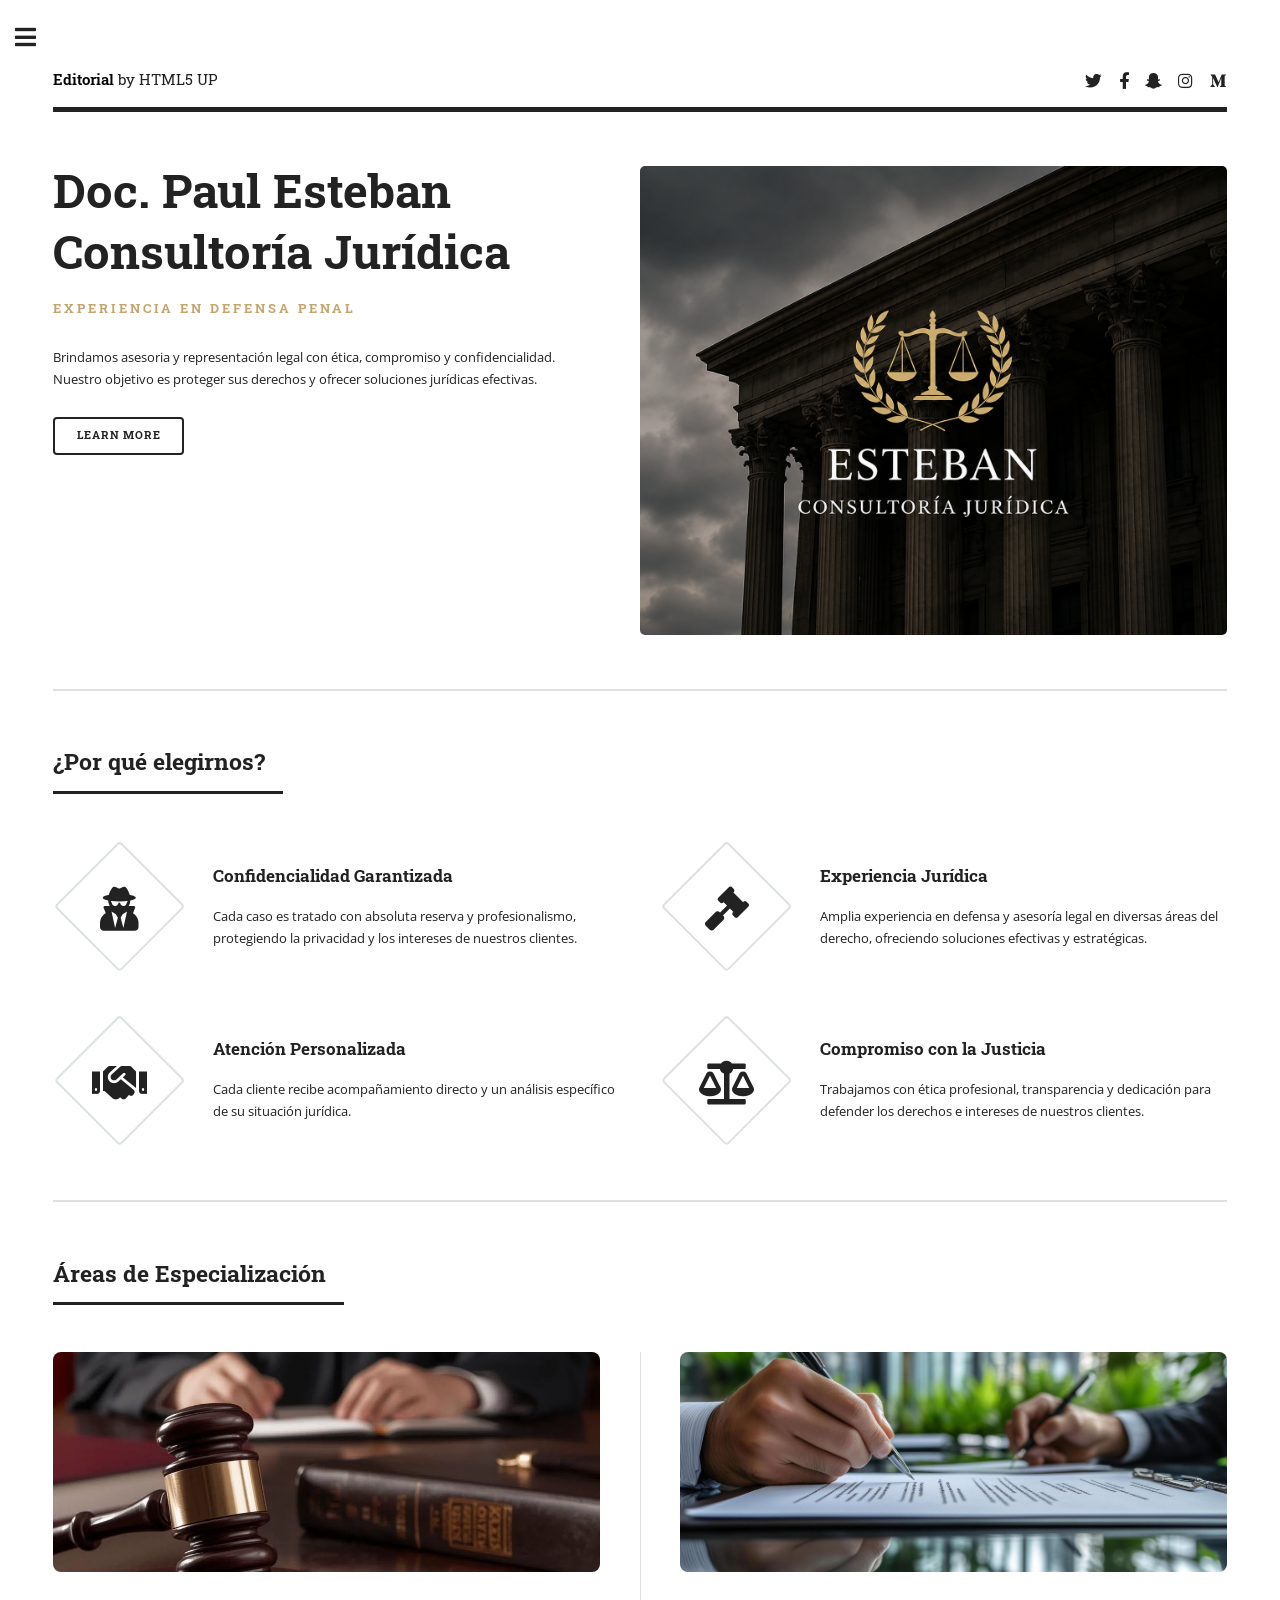
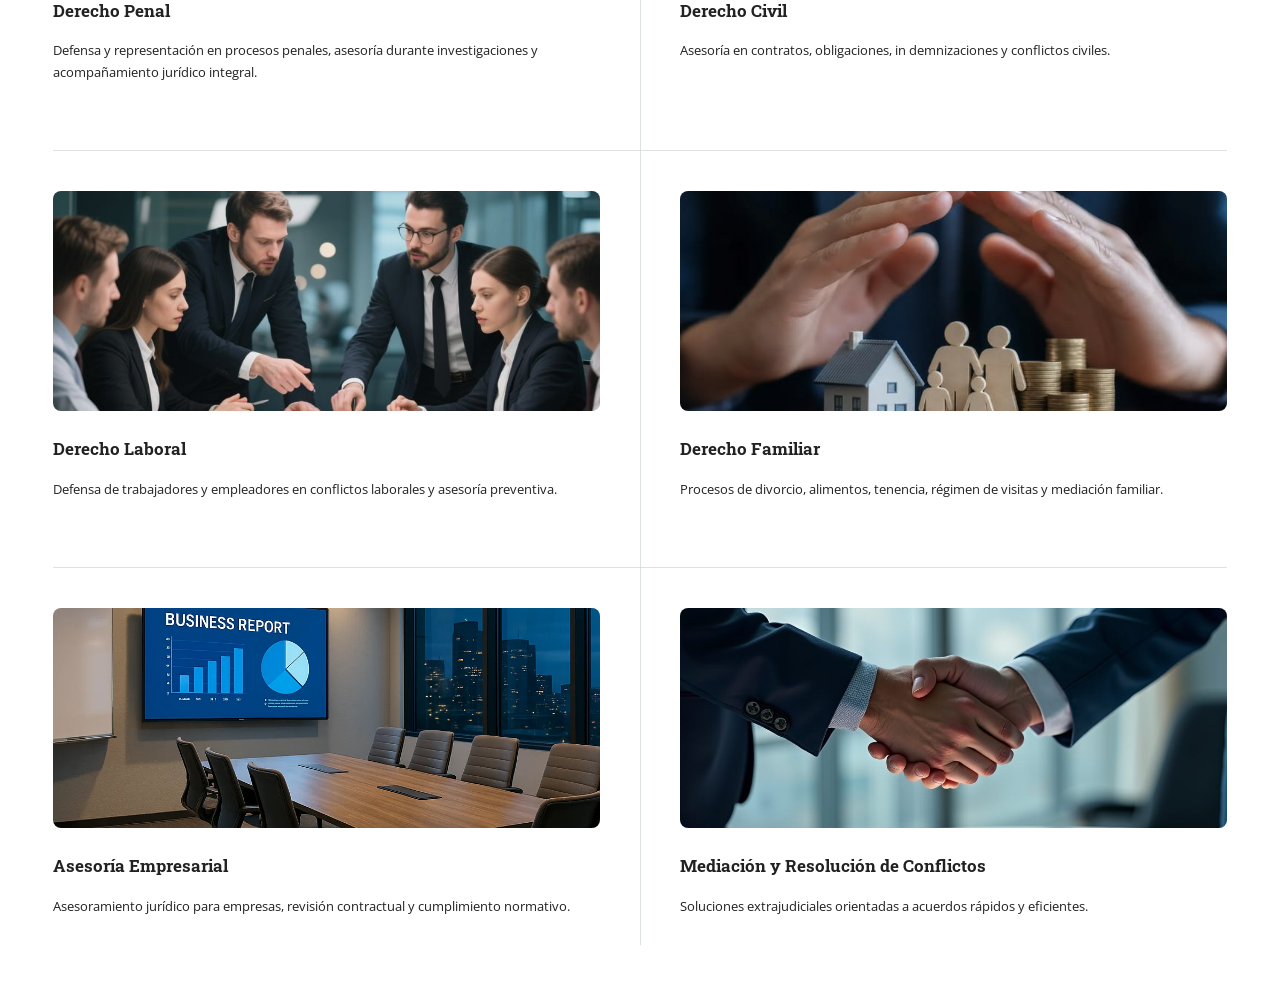
==== commit 31097c45: "implementacion de fotos" ====
--- a/index.html
+++ b/index.html
@@ -122,15 +122,15 @@
 						</article>
 
 						<article>
-							<a href="#" class="image"><img src="images/pic02.jpg" alt="" /></a>
+							<a href="#" class="image servicio-img"><img src="images/imagen2.jpg" alt="" /></a>
 							<h3>Derecho Civil</h3>
-							<p>Asesoría en contratos, obligaciones, indemnizaciones y conflictos civiles.</p>
-							<ul class="actions">
-
-							</ul>
-						</article>
-						<article>
-							<a href="#" class="image"><img src="images/pic03.jpg" alt="" /></a>
+							<p>Asesoría en contratos, obligaciones, in	demnizaciones y conflictos civiles.</p>
+							<ul class="actions">
+
+							</ul>
+						</article>
+						<article>
+							<a href="#" class="image  servicio-img"><img src="images/imagen3.jpg" alt="" /></a>
 							<h3>Derecho Laboral</h3>
 							<p>Defensa de trabajadores y empleadores en conflictos laborales y asesoría preventiva.</p>
 							<ul class="actions">
@@ -138,15 +138,16 @@
 							</ul>
 						</article>
 						<article>
-							<a href="#" class="image"><img src="images/pic04.jpg" alt="" /></a>
+							<a href="#" class="image servicio-img"><img src="images/imagen4.jpg" alt="" /></a>
 							<h3>Derecho Familiar</h3>
 							<p>Procesos de divorcio, alimentos, tenencia, régimen de visitas y mediación familiar.</p>
 							<ul class="actions">
 
 							</ul>
 						</article>
-						<article>
-							<a href="#" class="image"><img src="images/pic05.jpg" alt="" /></a>
+
+						<article>
+							<a href="#" class="image servicio-img"><img src="images/imagen5.webp" alt="" /></a>
 							<h3>Asesoría Empresarial</h3>
 							<p>Asesoramiento jurídico para empresas, revisión contractual y cumplimiento normativo.</p>
 							<ul class="actions">
@@ -154,7 +155,7 @@
 							</ul>
 						</article>
 						<article>
-							<a href="#" class="image"><img src="images/pic06.jpg" alt="" /></a>
+							<a href="#" class="image  servicio-img"><img src="images/imagen6.jpg" alt="" /></a>
 							<h3>Mediación y Resolución de Conflictos</h3>
 							<p>Soluciones extrajudiciales orientadas a acuerdos rápidos y eficientes.</p>
 							<ul class="actions">
